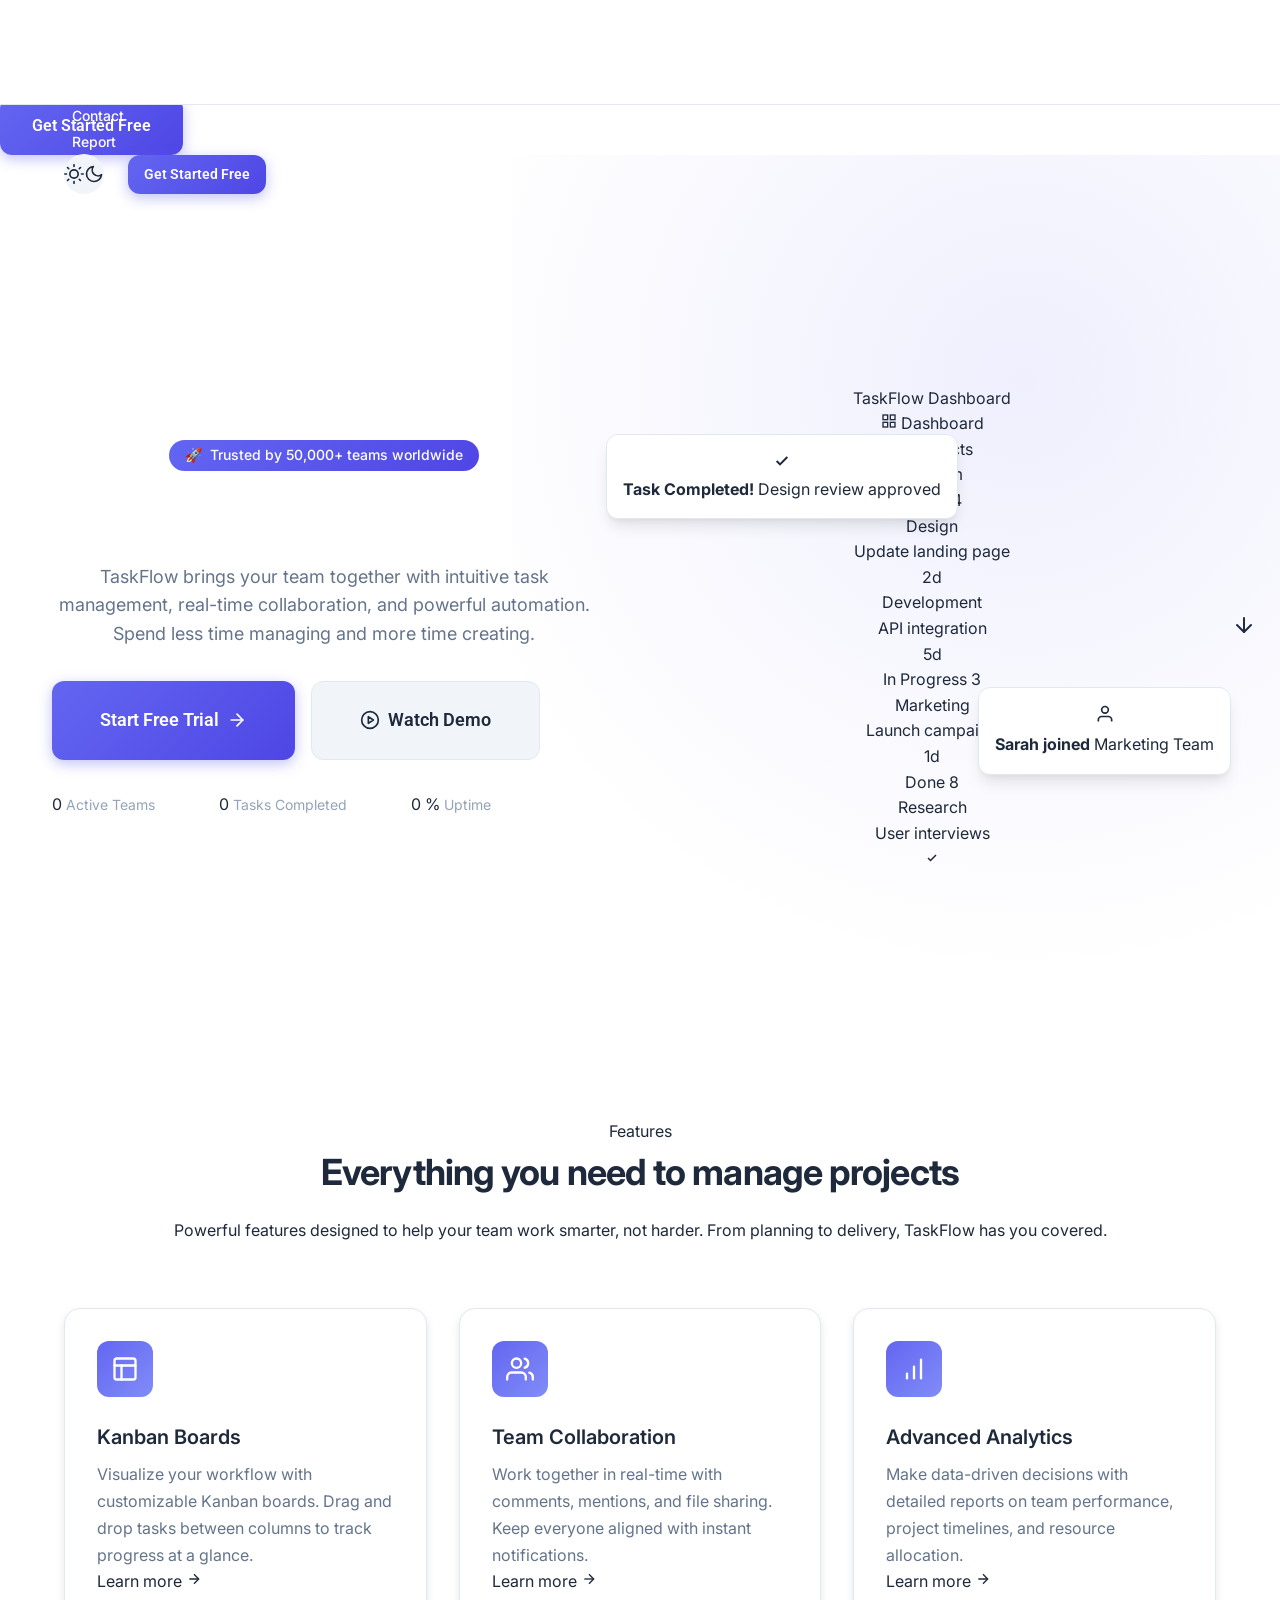
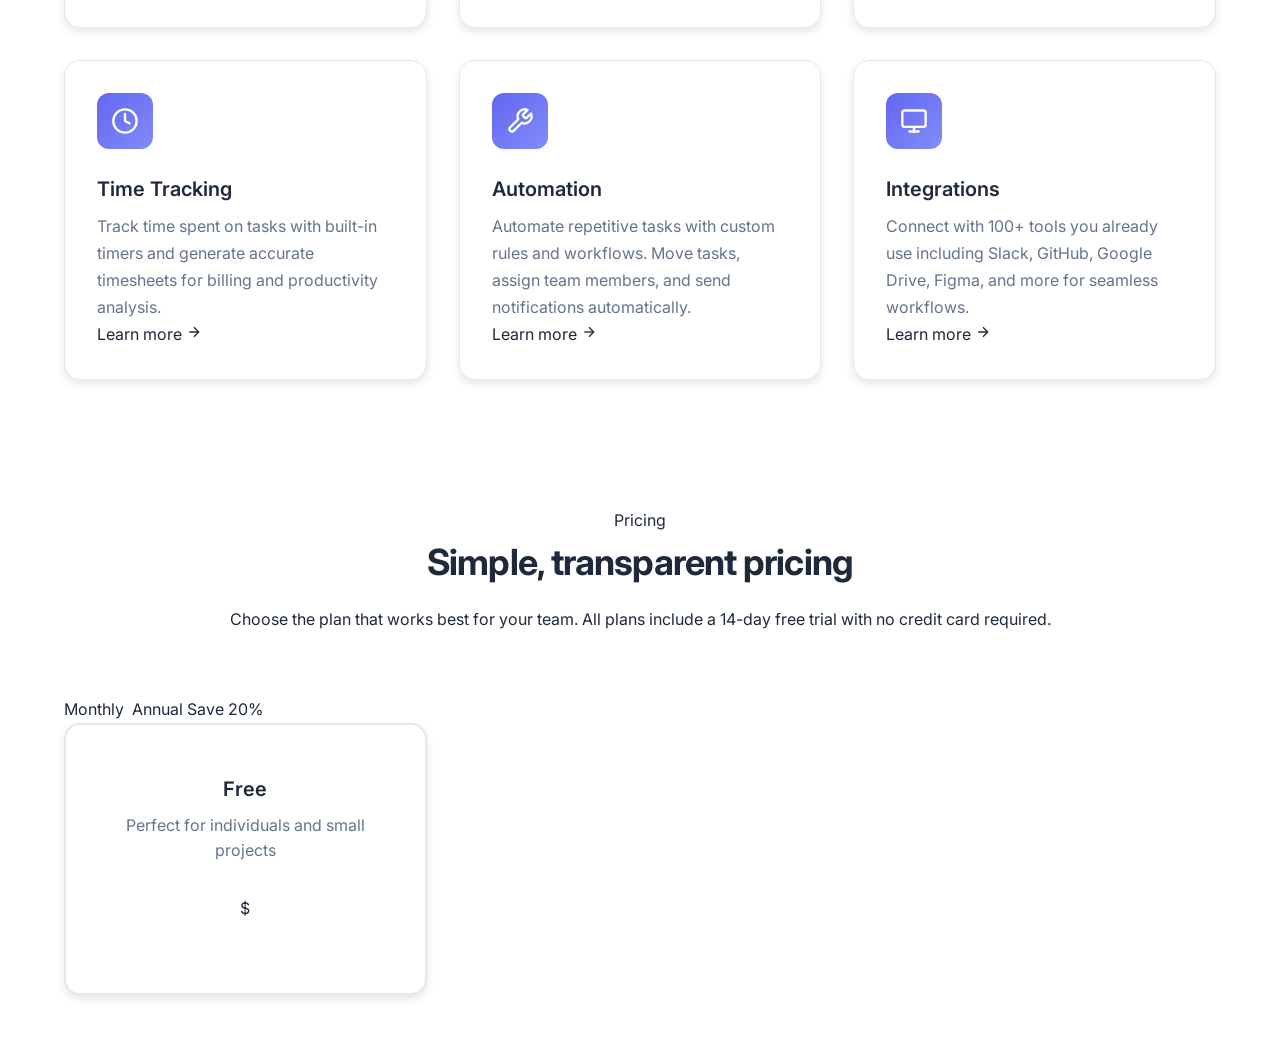
==== index.html @ ef8e4b3b "Add index.html" ====
<!DOCTYPE html>
<html lang="en">
<head>
    <meta charset="UTF-8">
    <meta name="viewport" content="width=device-width, initial-scale=1.0">
    <meta name="description" content="TaskFlow - The modern project management tool that helps teams collaborate, track progress, and deliver projects on time. Start free today.">
    <meta name="keywords" content="project management, task management, team collaboration, productivity, agile, kanban, scrum">
    <meta name="author" content="TaskFlow">
    <meta property="og:title" content="TaskFlow - Modern Project Management for Modern Teams">
    <meta property="og:description" content="Streamline your workflow, boost productivity, and deliver projects faster with TaskFlow.">
    <meta property="og:type" content="website">
    <meta name="twitter:card" content="summary_large_image">
    <title>TaskFlow - Modern Project Management for Modern Teams</title>
    <link rel="preconnect" href="https://fonts.googleapis.com">
    <link rel="preconnect" href="https://fonts.gstatic.com" crossorigin>
    <link href="https://fonts.googleapis.com/css2?family=Inter:wght@300;400;500;600;700;800&display=swap" rel="stylesheet">
    <link rel="stylesheet" href="style.css">
</head>
<body>
    <!-- Navigation -->
    <header class="navbar" id="navbar">
        <div class="container">
            <nav class="nav-wrapper">
                <a href="index.html" class="logo" aria-label="TaskFlow Home">
                    <img src="https://img.recraft.ai/eAh23gd8R_j1H22i9GkJxsmTo3E725P_toW3k6wjBIQ/rs:fit:1024:1024:0/raw:1/plain/abs://external/images/687bed71-5376-4f44-9d90-43d55a96f2af" alt="Logo" class="navbar-logo" style="height:40px;width:auto;" onerror="this.style.display='none';var f=document.createElement('div');f.style.cssText='width:40px;height:40px;border-radius:50%;background:#D4AF37;display:flex;align-items:center;justify-content:center;font-weight:700;font-size:20px;color:#fff;font-family:sans-serif;flex-shrink:0;';f.textContent='T';this.parentNode.insertBefore(f,this.nextSibling);">
                </a>
                
                <ul class="nav-links" id="nav-links">
                    <li><a href="#features" class="nav-link">Features</a></li>
                    <li><a href="#pricing" class="nav-link">Pricing</a></li>
                    <li><a href="#testimonials" class="nav-link">Testimonials</a></li>
                    <li><a href="#faq" class="nav-link">FAQ</a></li>
                    <li><a href="#contact" class="nav-link">Contact</a></li>
                    <li><a href="report.html" class="nav-link">Report</a></li>
                </ul>
                
                <div class="nav-actions">
                    <button class="theme-toggle" id="theme-toggle" aria-label="Toggle dark mode">
                        <svg class="sun-icon" xmlns="http://www.w3.org/2000/svg" width="20" height="20" viewBox="0 0 24 24" fill="none" stroke="currentColor" stroke-width="2" stroke-linecap="round" stroke-linejoin="round">
                            <circle cx="12" cy="12" r="5"></circle>
                            <line x1="12" y1="1" x2="12" y2="3"></line>
                            <line x1="12" y1="21" x2="12" y2="23"></line>
                            <line x1="4.22" y1="4.22" x2="5.64" y2="5.64"></line>
                            <line x1="18.36" y1="18.36" x2="19.78" y2="19.78"></line>
                            <line x1="1" y1="12" x2="3" y2="12"></line>
                            <line x1="21" y1="12" x2="23" y2="12"></line>
                            <line x1="4.22" y1="19.78" x2="5.64" y2="18.36"></line>
                            <line x1="18.36" y1="5.64" x2="19.78" y2="4.22"></line>
                        </svg>
                        <svg class="moon-icon" xmlns="http://www.w3.org/2000/svg" width="20" height="20" viewBox="0 0 24 24" fill="none" stroke="currentColor" stroke-width="2" stroke-linecap="round" stroke-linejoin="round">
                            <path d="M21 12.79A9 9 0 1 1 11.21 3 7 7 0 0 0 21 12.79z"></path>
                        </svg>
                    </button>
                    <a href="#pricing" class="btn-primary btn-sm">Get Started Free</a>
                </div>
                
                <button class="mobile-menu-toggle" id="mobile-menu-toggle" aria-label="Toggle mobile menu">
                    <span class="hamburger-line"></span>
                    <span class="hamburger-line"></span>
                    <span class="hamburger-line"></span>
                </button>
            </nav>
        </div>
    </header>
    
    <!-- Mobile Menu -->
    <div class="mobile-menu" id="mobile-menu">
        <div class="mobile-menu-header">
            <a href="index.html" class="logo">
                <span class="logo-text">TaskFlow</span>
            </a>
            <button class="mobile-menu-close" id="mobile-menu-close" aria-label="Close menu">
                <svg xmlns="http://www.w3.org/2000/svg" width="24" height="24" viewBox="0 0 24 24" fill="none" stroke="currentColor" stroke-width="2" stroke-linecap="round" stroke-linejoin="round">
                    <line x1="18" y1="6" x2="6" y2="18"></line>
                    <line x1="6" y1="6" x2="18" y2="18"></line>
                </svg>
            </button>
        </div>
        <nav class="mobile-nav">
            <a href="#features" class="mobile-nav-link">Features</a>
            <a href="#pricing" class="mobile-nav-link">Pricing</a>
            <a href="#testimonials" class="mobile-nav-link">Testimonials</a>
            <a href="#faq" class="mobile-nav-link">FAQ</a>
            <a href="#contact" class="mobile-nav-link">Contact</a>
            <a href="report.html" class="mobile-nav-link">Report</a>
        </nav>
        <div class="mobile-menu-actions">
            <button class="theme-toggle" id="theme-toggle-mobile" aria-label="Toggle dark mode">
                <svg class="sun-icon" xmlns="http://www.w3.org/2000/svg" width="20" height="20" viewBox="0 0 24 24" fill="none" stroke="currentColor" stroke-width="2" stroke-linecap="round" stroke-linejoin="round">
                    <circle cx="12" cy="12" r="5"></circle>
                    <line x1="12" y1="1" x2="12" y2="3"></line>
                    <line x1="12" y1="21" x2="12" y2="23"></line>
                    <line x1="4.22" y1="4.22" x2="5.64" y2="5.64"></line>
                    <line x1="18.36" y1="18.36" x2="19.78" y2="19.78"></line>
                    <line x1="1" y1="12" x2="3" y2="12"></line>
                    <line x1="21" y1="12" x2="23" y2="12"></line>
                    <line x1="4.22" y1="19.78" x2="5.64" y2="18.36"></line>
                    <line x1="18.36" y1="5.64" x2="19.78" y2="4.22"></line>
                </svg>
                <svg class="moon-icon" xmlns="http://www.w3.org/2000/svg" width="20" height="20" viewBox="0 0 24 24" fill="none" stroke="currentColor" stroke-width="2" stroke-linecap="round" stroke-linejoin="round">
                    <path d="M21 12.79A9 9 0 1 1 11.21 3 7 7 0 0 0 21 12.79z"></path>
                </svg>
                <span>Toggle Theme</span>
            </button>
            <a href="#pricing" class="btn-primary btn-block">Get Started Free</a>
        </div>
    </div>
    
    <main>
        <!-- Hero Section -->
        <section class="hero" id="hero" style="background-image:url('https://replicate.delivery/xezq/wi70kRx0RHasG9AfPzVozlY1tAnwqr7ruWaV9SrkbVBkKdILA/out-0.webp');background-size:cover;background-position:center;">
            <div class="hero-background">
                <div class="hero-gradient"></div>
                <div class="hero-pattern"></div>
            </div>
            <div class="container">
                <div class="hero-content">
                    <div class="hero-badge animate-fade-in">
                        <span class="badge-icon">🚀</span>
                        <span>Trusted by 50,000+ teams worldwide</span>
                    </div>
                    <h1 class="hero-title animate-fade-in-up">
                        <span class="title-line">Manage Projects</span>
                        <span class="title-line title-gradient">Effortlessly</span>
                    </h1>
                    <p class="hero-description animate-fade-in-up delay-1">
                        TaskFlow brings your team together with intuitive task management, real-time collaboration, and powerful automation. Spend less time managing and more time creating.
                    </p>
                    <div class="hero-cta animate-fade-in-up delay-2">
                        <a href="#pricing" class="btn-primary btn-lg">
                            <span>Start Free Trial</span>
                            <svg xmlns="http://www.w3.org/2000/svg" width="20" height="20" viewBox="0 0 24 24" fill="none" stroke="currentColor" stroke-width="2" stroke-linecap="round" stroke-linejoin="round">
                                <line x1="5" y1="12" x2="19" y2="12"></line>
                                <polyline points="12 5 19 12 12 19"></polyline>
                            </svg>
                        </a>
                        <a href="#features" class="btn-secondary btn-lg">
                            <svg xmlns="http://www.w3.org/2000/svg" width="20" height="20" viewBox="0 0 24 24" fill="none" stroke="currentColor" stroke-width="2" stroke-linecap="round" stroke-linejoin="round">
                                <circle cx="12" cy="12" r="10"></circle>
                                <polygon points="10 8 16 12 10 16 10 8"></polygon>
                            </svg>
                            <span>Watch Demo</span>
                        </a>
                    </div>
                    <div class="hero-stats animate-fade-in-up delay-3">
                        <div class="stat-item">
                            <span class="stat-number" data-count="50000">0</span>
                            <span class="stat-label">Active Teams</span>
                        </div>
                        <div class="stat-divider"></div>
                        <div class="stat-item">
                            <span class="stat-number" data-count="2500000">0</span>
                            <span class="stat-label">Tasks Completed</span>
                        </div>
                        <div class="stat-divider"></div>
                        <div class="stat-item">
                            <span class="stat-number" data-count="99">0</span>
                            <span class="stat-suffix">%</span>
                            <span class="stat-label">Uptime</span>
                        </div>
                    </div>
                </div>
                <div class="hero-visual animate-fade-in-right delay-2">
                    <div class="dashboard-preview">
                        <div class="preview-header">
                            <div class="preview-dots">
                                <span class="dot red"></span>
                                <span class="dot yellow"></span>
                                <span class="dot green"></span>
                            </div>
                            <span class="preview-title">TaskFlow Dashboard</span>
                        </div>
                        <div class="preview-content">
                            <div class="preview-sidebar">
                                <div class="sidebar-item active">
                                    <svg xmlns="http://www.w3.org/2000/svg" width="16" height="16" viewBox="0 0 24 24" fill="none" stroke="currentColor" stroke-width="2">
                                        <rect x="3" y="3" width="7" height="7"></rect>
                                        <rect x="14" y="3" width="7" height="7"></rect>
                                        <rect x="14" y="14" width="7" height="7"></rect>
                                        <rect x="3" y="14" width="7" height="7"></rect>
                                    </svg>
                                    <span>Dashboard</span>
                                </div>
                                <div class="sidebar-item">
                                    <svg xmlns="http://www.w3.org/2000/svg" width="16" height="16" viewBox="0 0 24 24" fill="none" stroke="currentColor" stroke-width="2">
                                        <path d="M22 19a2 2 0 0 1-2 2H4a2 2 0 0 1-2-2V5a2 2 0 0 1 2-2h5l2 3h9a2 2 0 0 1 2 2z"></path>
                                    </svg>
                                    <span>Projects</span>
                                </div>
                                <div class="sidebar-item">
                                    <svg xmlns="http://www.w3.org/2000/svg" width="16" height="16" viewBox="0 0 24 24" fill="none" stroke="currentColor" stroke-width="2">
                                        <path d="M17 21v-2a4 4 0 0 0-4-4H5a4 4 0 0 0-4 4v2"></path>
                                        <circle cx="9" cy="7" r="4"></circle>
                                        <path d="M23 21v-2a4 4 0 0 0-3-3.87"></path>
                                        <path d="M16 3.13a4 4 0 0 1 0 7.75"></path>
                                    </svg>
                                    <span>Team</span>
                                </div>
                            </div>
                            <div class="preview-main">
                                <div class="kanban-board">
                                    <div class="kanban-column">
                                        <div class="column-header">
                                            <span class="column-title">To Do</span>
                                            <span class="column-count">4</span>
                                        </div>
                                        <div class="task-card">
                                            <div class="task-tag blue">Design</div>
                                            <p>Update landing page</p>
                                            <div class="task-meta">
                                                <span class="avatar-mini"></span>
                                                <span>2d</span>
                                            </div>
                                        </div>
                                        <div class="task-card">
                                            <div class="task-tag purple">Development</div>
                                            <p>API integration</p>
                                            <div class="task-meta">
                                                <span class="avatar-mini"></span>
                                                <span>5d</span>
                                            </div>
                                        </div>
                                    </div>
                                    <div class="kanban-column">
                                        <div class="column-header">
                                            <span class="column-title">In Progress</span>
                                            <span class="column-count">3</span>
                                        </div>
                                        <div class="task-card highlighted">
                                            <div class="task-tag green">Marketing</div>
                                            <p>Launch campaign</p>
                                            <div class="task-meta">
                                                <span class="avatar-mini"></span>
                                                <span>1d</span>
                                            </div>
                                        </div>
                                    </div>
                                    <div class="kanban-column">
                                        <div class="column-header">
                                            <span class="column-title">Done</span>
                                            <span class="column-count">8</span>
                                        </div>
                                        <div class="task-card completed">
                                            <div class="task-tag">Research</div>
                                            <p>User interviews</p>
                                            <div class="task-meta">
                                                <svg xmlns="http://www.w3.org/2000/svg" width="12" height="12" viewBox="0 0 24 24" fill="none" stroke="currentColor" stroke-width="3">
                                                    <polyline points="20 6 9 17 4 12"></polyline>
                                                </svg>
                                            </div>
                                        </div>
                                    </div>
                                </div>
                            </div>
                        </div>
                    </div>
                    <div class="floating-card card-notification animate-float">
                        <div class="notification-icon success">
                            <svg xmlns="http://www.w3.org/2000/svg" width="16" height="16" viewBox="0 0 24 24" fill="none" stroke="currentColor" stroke-width="3">
                                <polyline points="20 6 9 17 4 12"></polyline>
                            </svg>
                        </div>
                        <div class="notification-content">
                            <strong>Task Completed!</strong>
                            <span>Design review approved</span>
                        </div>
                    </div>
                    <div class="floating-card card-user animate-float-delayed">
                        <div class="user-avatar">
                            <svg xmlns="http://www.w3.org/2000/svg" width="20" height="20" viewBox="0 0 24 24" fill="none" stroke="currentColor" stroke-width="2">
                                <path d="M20 21v-2a4 4 0 0 0-4-4H8a4 4 0 0 0-4 4v2"></path>
                                <circle cx="12" cy="7" r="4"></circle>
                            </svg>
                        </div>
                        <div class="user-info">
                            <strong>Sarah joined</strong>
                            <span>Marketing Team</span>
                        </div>
                    </div>
                </div>
            </div>
            <div class="hero-scroll-indicator">
                <a href="#features" class="scroll-down" aria-label="Scroll to features">
                    <svg xmlns="http://www.w3.org/2000/svg" width="24" height="24" viewBox="0 0 24 24" fill="none" stroke="currentColor" stroke-width="2" stroke-linecap="round" stroke-linejoin="round">
                        <path d="M12 5v14"></path>
                        <path d="M19 12l-7 7-7-7"></path>
                    </svg>
                </a>
            </div>
        </section>
        
        <!-- Features Section -->
        <section class="features-section" id="features">
            <div class="container">
                <div class="section-header">
                    <span class="section-tag">Features</span>
                    <h2 class="section-title">Everything you need to manage projects</h2>
                    <p class="section-description">Powerful features designed to help your team work smarter, not harder. From planning to delivery, TaskFlow has you covered.</p>
                </div>
                <div class="features-grid">
                    <div class="card feature-card" data-animate="fade-up">
                        <div class="feature-icon blue">
                            <svg xmlns="http://www.w3.org/2000/svg" width="24" height="24" viewBox="0 0 24 24" fill="none" stroke="currentColor" stroke-width="2" stroke-linecap="round" stroke-linejoin="round">
                                <rect x="3" y="3" width="18" height="18" rx="2" ry="2"></rect>
                                <line x1="3" y1="9" x2="21" y2="9"></line>
                                <line x1="9" y1="21" x2="9" y2="9"></line>
                            </svg>
                        </div>
                        <h3 class="feature-title">Kanban Boards</h3>
                        <p class="feature-description">Visualize your workflow with customizable Kanban boards. Drag and drop tasks between columns to track progress at a glance.</p>
                        <a href="#" class="feature-link">
                            Learn more
                            <svg xmlns="http://www.w3.org/2000/svg" width="16" height="16" viewBox="0 0 24 24" fill="none" stroke="currentColor" stroke-width="2">
                                <line x1="5" y1="12" x2="19" y2="12"></line>
                                <polyline points="12 5 19 12 12 19"></polyline>
                            </svg>
                        </a>
                    </div>
                    
                    <div class="card feature-card" data-animate="fade-up" data-delay="100">
                        <div class="feature-icon purple">
                            <svg xmlns="http://www.w3.org/2000/svg" width="24" height="24" viewBox="0 0 24 24" fill="none" stroke="currentColor" stroke-width="2" stroke-linecap="round" stroke-linejoin="round">
                                <path d="M17 21v-2a4 4 0 0 0-4-4H5a4 4 0 0 0-4 4v2"></path>
                                <circle cx="9" cy="7" r="4"></circle>
                                <path d="M23 21v-2a4 4 0 0 0-3-3.87"></path>
                                <path d="M16 3.13a4 4 0 0 1 0 7.75"></path>
                            </svg>
                        </div>
                        <h3 class="feature-title">Team Collaboration</h3>
                        <p class="feature-description">Work together in real-time with comments, mentions, and file sharing. Keep everyone aligned with instant notifications.</p>
                        <a href="#" class="feature-link">
                            Learn more
                            <svg xmlns="http://www.w3.org/2000/svg" width="16" height="16" viewBox="0 0 24 24" fill="none" stroke="currentColor" stroke-width="2">
                                <line x1="5" y1="12" x2="19" y2="12"></line>
                                <polyline points="12 5 19 12 12 19"></polyline>
                            </svg>
                        </a>
                    </div>
                    
                    <div class="card feature-card" data-animate="fade-up" data-delay="200">
                        <div class="feature-icon green">
                            <svg xmlns="http://www.w3.org/2000/svg" width="24" height="24" viewBox="0 0 24 24" fill="none" stroke="currentColor" stroke-width="2" stroke-linecap="round" stroke-linejoin="round">
                                <path d="M12 20V10"></path>
                                <path d="M18 20V4"></path>
                                <path d="M6 20v-4"></path>
                            </svg>
                        </div>
                        <h3 class="feature-title">Advanced Analytics</h3>
                        <p class="feature-description">Make data-driven decisions with detailed reports on team performance, project timelines, and resource allocation.</p>
                        <a href="#" class="feature-link">
                            Learn more
                            <svg xmlns="http://www.w3.org/2000/svg" width="16" height="16" viewBox="0 0 24 24" fill="none" stroke="currentColor" stroke-width="2">
                                <line x1="5" y1="12" x2="19" y2="12"></line>
                                <polyline points="12 5 19 12 12 19"></polyline>
                            </svg>
                        </a>
                    </div>
                    
                    <div class="card feature-card" data-animate="fade-up" data-delay="300">
                        <div class="feature-icon orange">
                            <svg xmlns="http://www.w3.org/2000/svg" width="24" height="24" viewBox="0 0 24 24" fill="none" stroke="currentColor" stroke-width="2" stroke-linecap="round" stroke-linejoin="round">
                                <circle cx="12" cy="12" r="10"></circle>
                                <polyline points="12 6 12 12 16 14"></polyline>
                            </svg>
                        </div>
                        <h3 class="feature-title">Time Tracking</h3>
                        <p class="feature-description">Track time spent on tasks with built-in timers and generate accurate timesheets for billing and productivity analysis.</p>
                        <a href="#" class="feature-link">
                            Learn more
                            <svg xmlns="http://www.w3.org/2000/svg" width="16" height="16" viewBox="0 0 24 24" fill="none" stroke="currentColor" stroke-width="2">
                                <line x1="5" y1="12" x2="19" y2="12"></line>
                                <polyline points="12 5 19 12 12 19"></polyline>
                            </svg>
                        </a>
                    </div>
                    
                    <div class="card feature-card" data-animate="fade-up" data-delay="400">
                        <div class="feature-icon pink">
                            <svg xmlns="http://www.w3.org/2000/svg" width="24" height="24" viewBox="0 0 24 24" fill="none" stroke="currentColor" stroke-width="2" stroke-linecap="round" stroke-linejoin="round">
                                <path d="M14.7 6.3a1 1 0 0 0 0 1.4l1.6 1.6a1 1 0 0 0 1.4 0l3.77-3.77a6 6 0 0 1-7.94 7.94l-6.91 6.91a2.12 2.12 0 0 1-3-3l6.91-6.91a6 6 0 0 1 7.94-7.94l-3.76 3.76z"></path>
                            </svg>
                        </div>
                        <h3 class="feature-title">Automation</h3>
                        <p class="feature-description">Automate repetitive tasks with custom rules and workflows. Move tasks, assign team members, and send notifications automatically.</p>
                        <a href="#" class="feature-link">
                            Learn more
                            <svg xmlns="http://www.w3.org/2000/svg" width="16" height="16" viewBox="0 0 24 24" fill="none" stroke="currentColor" stroke-width="2">
                                <line x1="5" y1="12" x2="19" y2="12"></line>
                                <polyline points="12 5 19 12 12 19"></polyline>
                            </svg>
                        </a>
                    </div>
                    
                    <div class="card feature-card" data-animate="fade-up" data-delay="500">
                        <div class="feature-icon cyan">
                            <svg xmlns="http://www.w3.org/2000/svg" width="24" height="24" viewBox="0 0 24 24" fill="none" stroke="currentColor" stroke-width="2" stroke-linecap="round" stroke-linejoin="round">
                                <rect x="2" y="3" width="20" height="14" rx="2" ry="2"></rect>
                                <line x1="8" y1="21" x2="16" y2="21"></line>
                                <line x1="12" y1="17" x2="12" y2="21"></line>
                            </svg>
                        </div>
                        <h3 class="feature-title">Integrations</h3>
                        <p class="feature-description">Connect with 100+ tools you already use including Slack, GitHub, Google Drive, Figma, and more for seamless workflows.</p>
                        <a href="#" class="feature-link">
                            Learn more
                            <svg xmlns="http://www.w3.org/2000/svg" width="16" height="16" viewBox="0 0 24 24" fill="none" stroke="currentColor" stroke-width="2">
                                <line x1="5" y1="12" x2="19" y2="12"></line>
                                <polyline points="12 5 19 12 12 19"></polyline>
                            </svg>
                        </a>
                    </div>
                </div>
            </div>
        </section>
        
        <!-- Pricing Section -->
        <section class="pricing-section" id="pricing">
            <div class="container">
                <div class="section-header">
                    <span class="section-tag">Pricing</span>
                    <h2 class="section-title">Simple, transparent pricing</h2>
                    <p class="section-description">Choose the plan that works best for your team. All plans include a 14-day free trial with no credit card required.</p>
                </div>
                <div class="pricing-toggle">
                    <span class="toggle-label" data-billing="monthly">Monthly</span>
                    <button class="billing-toggle" id="billing-toggle" aria-label="Toggle billing period">
                        <span class="toggle-slider"></span>
                    </button>
                    <span class="toggle-label" data-billing="annual">
                        Annual
                        <span class="save-badge">Save 20%</span>
                    </span>
                </div>
                <div class="pricing-grid">
                    <div class="card pricing-card" data-animate="fade-up">
                        <div class="pricing-header">
                            <h3 class="pricing-name">Free</h3>
                            <p class="pricing-description">Perfect for individuals and small projects</p>
                            <div class="pricing-price">
                                <span class="currency">$</span>
                                <span class
---- style.css ----
/* ── Boris's design system ── */
@import url('https://fonts.googleapis.com/css2?family=Inter:wght@400;700&family=Roboto:wght@400;700&display=swap');

:root {
  --font-primary: 'Inter', sans-serif;
  --font-secondary: 'Roboto', sans-serif;
  --color-text-light: #333;
  --color-text-dark: #f5f5f5;
  --color-bg-light: #ffffff;
  --color-bg-dark: #1e1e1e;
  --color-primary: #007bff;
  --color-secondary: #6c757d;
  --color-accent: #ff6f61;
  --spacing-sm: 8px;
  --spacing-md: 16px;
  --spacing-lg: 24px;
  --transition-smooth: all 0.3s ease;
}

body {
  font-family: var(--font-primary);
  color: var(--color-text-light);
  background-color: var(--color-bg-light);
  transition: var(--transition-smooth);
}

.dark-theme {
  color: var(--color-text-dark);
  background-color: var(--color-bg-dark);
}

.navbar {
  padding: var(--spacing-md);
  background-color: var(--color-primary);
  color: #fff;
  transition: var(--transition-smooth);
}

.navbar a {
  color: inherit;
  text-decoration: none;
  margin: 0 var(--spacing-sm);
}

.hero {
  background: var(--hero-bg);
  padding: var(--spacing-lg);
  text-align: center;
}

.hero h1 {
  font-size: 2.5rem;
  animation: fade-in 2s;
}

@keyframes fade-in {
  from { opacity: 0; }
  to { opacity: 1; }
}

.btn-primary, .btn-secondary {
  font-family: var(--font-secondary);
  padding: var(--spacing-sm) var(--spacing-md);
  border: none;
  cursor: pointer;
  transition: var(--transition-smooth);
}

.btn-primary {
  background-color: var(--color-primary);
  color: #fff;
}

.btn-primary:hover {
  background-color: darken(var(--color-primary), 10%);
}

.btn-secondary {
  background-color: var(--color-secondary);
  color: #fff;
}

.btn-secondary:hover {
  background-color: darken(var(--color-secondary), 10%);
}

.card {
  background-color: #fff;
  padding: var(--spacing-md);
  border-radius: 8px;
  box-shadow: 0 4px 8px rgba(0, 0, 0, 0.1);
  transition: var(--transition-smooth);
}

.card:hover {
  transform: translateY(-5px);
}

.footer {
  background-color: var(--color-secondary);
  color: #fff;
  padding: var(--spacing-md);
  text-align: center;
}

@media (max-width: 768px) {
  .navbar, .hero, .footer {
    padding: var(--spacing-sm);
  }

  .hero h1 {
    font-size: 2rem;
  }
}

/* ── Project styles ── */
/* CSS Custom Properties for Theme Support */
:root {
  /* Light Theme Colors */
  --color-primary: #6366f1;
  --color-primary-dark: #4f46e5;
  --color-primary-light: #818cf8;
  --color-secondary: #10b981;
  --color-secondary-dark: #059669;
  --color-accent: #f59e0b;
  
  /* Light Theme Backgrounds */
  --bg-primary: #ffffff;
  --bg-secondary: #f8fafc;
  --bg-tertiary: #f1f5f9;
  --bg-card: #ffffff;
  
  /* Light Theme Text */
  --text-primary: #1e293b;
  --text-secondary: #64748b;
  --text-tertiary: #94a3b8;
  --text-inverse: #ffffff;
  
  /* Borders & Shadows */
  --border-color: #e2e8f0;
  --shadow-sm: 0 1px 2px 0 rgba(0, 0, 0, 0.05);
  --shadow-md: 0 4px 6px -1px rgba(0, 0, 0, 0.1), 0 2px 4px -1px rgba(0, 0, 0, 0.06);
  --shadow-lg: 0 10px 15px -3px rgba(0, 0, 0, 0.1), 0 4px 6px -2px rgba(0, 0, 0, 0.05);
  --shadow-xl: 0 20px 25px -5px rgba(0, 0, 0, 0.1), 0 10px 10px -5px rgba(0, 0, 0, 0.04);
  
  /* Spacing */
  --spacing-xs: 0.25rem;
  --spacing-sm: 0.5rem;
  --spacing-md: 1rem;
  --spacing-lg: 1.5rem;
  --spacing-xl: 2rem;
  --spacing-2xl: 3rem;
  --spacing-3xl: 4rem;
  
  /* Typography */
  --font-family: 'Inter', -apple-system, BlinkMacSystemFont, 'Segoe UI', Roboto, sans-serif;
  --font-size-xs: 0.75rem;
  --font-size-sm: 0.875rem;
  --font-size-base: 1rem;
  --font-size-lg: 1.125rem;
  --font-size-xl: 1.25rem;
  --font-size-2xl: 1.5rem;
  --font-size-3xl: 1.875rem;
  --font-size-4xl: 2.25rem;
  --font-size-5xl: 3rem;
  --font-size-6xl: 3.75rem;
  
  /* Border Radius */
  --radius-sm: 0.25rem;
  --radius-md: 0.5rem;
  --radius-lg: 0.75rem;
  --radius-xl: 1rem;
  --radius-full: 9999px;
  
  /* Transitions */
  --transition-fast: 150ms ease;
  --transition-base: 300ms ease;
  --transition-slow: 500ms ease;
}

/* Dark Theme */
.dark-theme {
  --bg-primary: #0f172a;
  --bg-secondary: #1e293b;
  --bg-tertiary: #334155;
  --bg-card: #1e293b;
  
  --text-primary: #f8fafc;
  --text-secondary: #cbd5e1;
  --text-tertiary: #94a3b8;
  
  --border-color: #334155;
  --shadow-sm: 0 1px 2px 0 rgba(0, 0, 0, 0.3);
  --shadow-md: 0 4px 6px -1px rgba(0, 0, 0, 0.4), 0 2px 4px -1px rgba(0, 0, 0, 0.3);
  --shadow-lg: 0 10px 15px -3px rgba(0, 0, 0, 0.4), 0 4px 6px -2px rgba(0, 0, 0, 0.3);
  --shadow-xl: 0 20px 25px -5px rgba(0, 0, 0, 0.5), 0 10px 10px -5px rgba(0, 0, 0, 0.3);
}

/* CSS Reset & Base Styles */
*, *::before, *::after {
  box-sizing: border-box;
  margin: 0;
  padding: 0;
}

html {
  scroll-behavior: smooth;
  font-size: 16px;
}

body {
  font-family: var(--font-family);
  background-color: var(--bg-primary);
  color: var(--text-primary);
  line-height: 1.6;
  overflow-x: hidden;
  transition: background-color var(--transition-base), color var(--transition-base);
}

img {
  max-width: 100%;
  height: auto;
  display: block;
}

a {
  text-decoration: none;
  color: inherit;
  transition: color var(--transition-fast);
}

ul, ol {
  list-style: none;
}

button {
  font-family: inherit;
  cursor: pointer;
  border: none;
  background: none;
}

input, textarea {
  font-family: inherit;
  font-size: inherit;
}

/* Container */
.container {
  width: 100%;
  max-width: 1200px;
  margin: 0 auto;
  padding: 0 var(--spacing-lg);
}

/* Section Styles */
section {
  padding: var(--spacing-3xl) 0;
}

.section-header {
  text-align: center;
  margin-bottom: var(--spacing-3xl);
}

.section-title {
  font-size: var(--font-size-4xl);
  font-weight: 700;
  color: var(--text-primary);
  margin-bottom: var(--spacing-md);
  letter-spacing: -0.025em;
}

.section-subtitle {
  font-size: var(--font-size-lg);
  color: var(--text-secondary);
  max-width: 600px;
  margin: 0 auto;
}

/* Navigation */
.navbar {
  position: fixed;
  top: 0;
  left: 0;
  right: 0;
  z-index: 1000;
  background-color: var(--bg-primary);
  border-bottom: 1px solid var(--border-color);
  transition: all var(--transition-base);
}

.navbar.scrolled {
  box-shadow: var(--shadow-md);
}

.navbar .container {
  display: flex;
  align-items: center;
  justify-content: space-between;
  height: 72px;
}

.nav-brand {
  display: flex;
  align-items: center;
  gap: var(--spacing-sm);
}

.nav-brand img {
  height: 40px;
  width: auto;
}

.nav-brand-text {
  font-size: var(--font-size-xl);
  font-weight: 700;
  color: var(--text-primary);
}

.nav-menu {
  display: flex;
  align-items: center;
  gap: var(--spacing-xl);
}

.nav-link {
  font-size: var(--font-size-sm);
  font-weight: 500;
  color: var(--text-secondary);
  padding: var(--spacing-sm) 0;
  position: relative;
}

.nav-link:hover {
  color: var(--color-primary);
}

.nav-link::after {
  content: '';
  position: absolute;
  bottom: 0;
  left: 0;
  width: 0;
  height: 2px;
  background-color: var(--color-primary);
  transition: width var(--transition-fast);
}

.nav-link:hover::after {
  width: 100%;
}

.nav-actions {
  display: flex;
  align-items: center;
  gap: var(--spacing-md);
}

.theme-toggle {
  width: 40px;
  height: 40px;
  border-radius: var(--radius-full);
  display: flex;
  align-items: center;
  justify-content: center;
  background-color: var(--bg-tertiary);
  color: var(--text-primary);
  transition: all var(--transition-fast);
}

.theme-toggle:hover {
  background-color: var(--color-primary);
  color: var(--text-inverse);
}

.theme-toggle svg {
  width: 20px;
  height: 20px;
}

.mobile-menu-toggle {
  display: none;
  flex-direction: column;
  gap: 5px;
  width: 28px;
  height: 28px;
  justify-content: center;
}

.mobile-menu-toggle span {
  display: block;
  width: 100%;
  height: 2px;
  background-color: var(--text-primary);
  transition: all var(--transition-fast);
}

/* Hero Section */
.hero {
  min-height: 100vh;
  display: flex;
  align-items: center;
  padding-top: 72px;
  background: linear-gradient(135deg, var(--bg-primary) 0%, var(--bg-secondary) 100%);
  position: relative;
  overflow: hidden;
}

.hero::before {
  content: '';
  position: absolute;
  top: -50%;
  right: -20%;
  width: 80%;
  height: 150%;
  background: radial-gradient(circle, rgba(99, 102, 241, 0.1) 0%, transparent 70%);
  animation: pulse 8s ease-in-out infinite;
}

@keyframes pulse {
  0%, 100% {
    transform: scale(1);
    opacity: 0.5;
  }
  50% {
    transform: scale(1.1);
    opacity: 0.8;
  }
}

.hero .container {
  display: grid;
  grid-template-columns: 1fr 1fr;
  gap: var(--spacing-3xl);
  align-items: center;
  position: relative;
  z-index: 1;
}

.hero-content {
  max-width: 600px;
}

.hero-badge {
  display: inline-flex;
  align-items: center;
  gap: var(--spacing-sm);
  background-color: var(--color-primary);
  background: linear-gradient(135deg, var(--color-primary) 0%, var(--color-primary-dark) 100%);
  color: var(--text-inverse);
  padding: var(--spacing-xs) var(--spacing-md);
  border-radius: var(--radius-full);
  font-size: var(--font-size-sm);
  font-weight: 500;
  margin-bottom: var(--spacing-lg);
  animation: fadeInUp 0.6s ease forwards;
}

.hero-title {
  font-size: var(--font-size-6xl);
  font-weight: 800;
  line-height: 1.1;
  letter-spacing: -0.03em;
  margin-bottom: var(--spacing-lg);
  animation: fadeInUp 0.6s ease 0.1s forwards;
  opacity: 0;
}

.hero-title .highlight {
  background: linear-gradient(135deg, var(--color-primary) 0%, var(--color-secondary) 100%);
  -webkit-background-clip: text;
  -webkit-text-fill-color: transparent;
  background-clip: text;
}

.hero-description {
  font-size: var(--font-size-lg);
  color: var(--text-secondary);
  margin-bottom: var(--spacing-xl);
  animation: fadeInUp 0.6s ease 0.2s forwards;
  opacity: 0;
}

.hero-cta {
  display: flex;
  gap: var(--spacing-md);
  margin-bottom: var(--spacing-xl);
  animation: fadeInUp 0.6s ease 0.3s forwards;
  opacity: 0;
}

.hero-stats {
  display: flex;
  gap: var(--spacing-xl);
  animation: fadeInUp 0.6s ease 0.4s forwards;
  opacity: 0;
}

.stat-item {
  text-align: center;
}

.stat-value {
  font-size: var(--font-size-2xl);
  font-weight: 700;
  color: var(--text-primary);
}

.stat-label {
  font-size: var(--font-size-sm);
  color: var(--text-tertiary);
}

.hero-visual {
  position: relative;
  animation: fadeInRight 0.8s ease 0.3s forwards;
  opacity: 0;
}

.hero-image {
  border-radius: var(--radius-xl);
  box-shadow: var(--shadow-xl);
  border: 1px solid var(--border-color);
}

.floating-card {
  position: absolute;
  background-color: var(--bg-card);
  border-radius: var(--radius-lg);
  padding: var(--spacing-md);
  box-shadow: var(--shadow-lg);
  border: 1px solid var(--border-color);
  animation: float 3s ease-in-out infinite;
}

.floating-card:nth-child(2) {
  top: 10%;
  left: -10%;
  animation-delay: 0.5s;
}

.floating-card:nth-child(3) {
  bottom: 20%;
  right: -5%;
  animation-delay: 1s;
}

@keyframes float {
  0%, 100% {
    transform: translateY(0);
  }
  50% {
    transform: translateY(-10px);
  }
}

@keyframes fadeInUp {
  from {
    opacity: 0;
    transform: translateY(30px);
  }
  to {
    opacity: 1;
    transform: translateY(0);
  }
}

@keyframes fadeInRight {
  from {
    opacity: 0;
    transform: translateX(30px);
  }
  to {
    opacity: 1;
    transform: translateX(0);
  }
}

/* Button Styles */
.btn-primary, .btn-secondary {
  display: inline-flex;
  align-items: center;
  justify-content: center;
  gap: var(--spacing-sm);
  padding: var(--spacing-md) var(--spacing-xl);
  font-size: var(--font-size-base);
  font-weight: 600;
  border-radius: var(--radius-lg);
  transition: all var(--transition-fast);
}

.btn-primary {
  background: linear-gradient(135deg, var(--color-primary) 0%, var(--color-primary-dark) 100%);
  color: var(--text-inverse);
  box-shadow: 0 4px 14px 0 rgba(99, 102, 241, 0.4);
}

.btn-primary:hover {
  transform: translateY(-2px);
  box-shadow: 0 6px 20px 0 rgba(99, 102, 241, 0.5);
}

.btn-secondary {
  background-color: var(--bg-tertiary);
  color: var(--text-primary);
  border: 1px solid var(--border-color);
}

.btn-secondary:hover {
  background-color: var(--bg-secondary);
  border-color: var(--color-primary);
  color: var(--color-primary);
}

.btn-lg {
  padding: var(--spacing-lg) var(--spacing-2xl);
  font-size: var(--font-size-lg);
}

.btn-sm {
  padding: var(--spacing-sm) var(--spacing-md);
  font-size: var(--font-size-sm);
}

/* Features Section */
.features {
  background-color: var(--bg-secondary);
}

.features-grid {
  display: grid;
  grid-template-columns: repeat(3, 1fr);
  gap: var(--spacing-xl);
}

.feature-card {
  background-color: var(--bg-card);
  padding: var(--spacing-xl);
  border-radius: var(--radius-xl);
  border: 1px solid var(--border-color);
  transition: all var(--transition-base);
}

.feature-card:hover {
  transform: translateY(-8px);
  box-shadow: var(--shadow-xl);
  border-color: var(--color-primary);
}

.feature-icon {
  width: 56px;
  height: 56px;
  background: linear-gradient(135deg, var(--color-primary) 0%, var(--color-primary-light) 100%);
  border-radius: var(--radius-lg);
  display: flex;
  align-items: center;
  justify-content: center;
  margin-bottom: var(--spacing-lg);
}

.feature-icon svg {
  width: 28px;
  height: 28px;
  color: var(--text-inverse);
}

.feature-title {
  font-size: var(--font-size-xl);
  font-weight: 600;
  color: var(--text-primary);
  margin-bottom: var(--spacing-sm);
}

.feature-description {
  font-size: var(--font-size-base);
  color: var(--text-secondary);
  line-height: 1.7;
}

/* Card Component */
.card {
  background-color: var(--bg-card);
  border-radius: var(--radius-xl);
  border: 1px solid var(--border-color);
  overflow: hidden;
  transition: all var(--transition-base);
}

.card:hover {
  box-shadow: var(--shadow-lg);
}

.card-body {
  padding: var(--spacing-xl);
}

/* Pricing Section */
.pricing {
  background-color: var(--bg-primary);
}

.pricing-grid {
  display: grid;
  grid-template-columns: repeat(3, 1fr);
  gap: var(--spacing-xl);
  align-items: stretch;
}

.pricing-card {
  background-color: var(--bg-card);
  border-radius: var(--radius-xl);
  border: 2px solid var(--border-color);
  padding: var(--spacing-2xl);
  text-align: center;
  position: relative;
  transition: all var(--transition-base);
}

.pricing-card:hover {
  transform: translateY(-8px);
  box-shadow: var(--shadow-xl);
}

.pricing-card.popular {
  border-color: var(--color-primary);
  transform: scale(1.05);
}

.pricing-card.popular:hover {
  transform: scale(1.05) translateY(-8px);
}

.popular-badge {
  position: absolute;
  top: -12px;
  left: 50%;
  transform: translateX(-50%);
  background: linear-gradient(135deg, var(--color-primary) 0%, var(--color-primary-dark) 100%);
  color: var(--text-inverse);
  padding: var(--spacing-xs) var(--spacing-lg);
  border-radius: var(--radius-full);
  font-size: var(--font-size-sm);
  font-weight: 600;
}

.pricing-name {
  font-size: var(--font-size-xl);
  font-weight: 600;
  color: var(--text-primary);
  margin-bottom: var(--spacing-sm);
}

.pricing-price {
  margin-bottom: var(--spacing-lg);
}

.price-amount {
  font-size: var(--font-size-5xl);
  font-weight: 800;
  color: var(--text-primary);
}

.price-currency {
  font-size: var(--font-size-xl);
  vertical-align: top;
}

.price-period {
  font-size: var(--font-size-base);
  color: var(--text-tertiary);
}

.pricing-description {
  font-size: var(--font-size-base);
  color: var(--text-secondary);
  margin-bottom: var(--spacing-xl);
}

.pricing-features {
  text-align: left;
  margin-bottom: var(--spacing-xl);
}

.pricing-feature {
  display: flex;
  align-items: center;
  gap: var(--spacing-sm);
  padding: var(--spacing-sm) 0;
  font-size: var(--font-size-base);
  color: var(--text-secondary);
}

.pricing-feature svg {
  width: 20px;
  height: 20px;
  color: var(--color-secondary);
  flex-shrink: 0;
}

.pricing-cta {
  width: 100%;
}

/* Testimonials Section */
.testimonials {
  background-color: var(--bg-secondary);
}

.testimonials-grid {
  display: grid;
  grid-template-columns: repeat(3, 1fr);
  gap: var(--spacing-xl);
}

.testimonial-card {
  background-color: var(--bg-card);
  border-radius: var(--radius-xl);
  padding: var(--spacing-xl);
  border: 1px solid var(--border-color);
  transition: all var(--transition-base);
}

.testimonial-card:hover {
  transform: translateY(-4px);
  box-shadow: var(--shadow-lg);
}

.testimonial-rating {
  display: flex;
  gap: 2px;
  margin-bottom: var(--spacing-md);
}

.testimonial-rating svg {
  width: 20px;
  height: 20px;
  color: var(--color-accent);
  fill: var(--color-accent);
}

.testimonial-text {
  font-size: var(--font-size-base);
  color: var(--text-secondary);
  line-height: 1.7;
  margin-bottom: var(--spacing-lg);
  font-style: italic;
}

.testimonial-author {
  display: flex;
  align-items: center;
  gap: var(--spacing-md);
}

.author-avatar {
  width: 48px;
  height: 48px;
  border-radius: var(--radius-full);
  object-fit: cover;
}

.author-info {
  flex: 1;
}

.author-name {
  font-size: var(--font-size-base);
  font-weight: 600;
  color: var(--text-primary);
}

.author-role {
  font-size: var(--font-size-sm);
  color: var(--text-tertiary);
}

/* FAQ Section */
.faq {
  background-color: var(--bg-primary);
}

.faq-list {
  max-width: 800px;
  margin: 0 auto;
}

.faq-item {
  border-bottom: 1px solid var(--border-color);
}

.faq-question {
  width: 100%;
  display: flex;
  align-items: center;
  justify-content: space-between;
  padding: var(--spacing-lg) 0;
  font-size: var(--font-size-lg);
  font-weight: 600;
  color: var(--text-primary);
  text-align: left;
  transition: color var(--transition-fast);
}

.faq-question:hover {
  color: var(--color-primary);
}

.faq-icon {
  width: 24px;
  height: 24px;
  transition: transform var(--transition-fast);
}

.faq-item.active .faq-icon {
  transform: rotate(180deg);
}

.faq-answer {
  max-height: 0;
  overflow: hidden;
  transition: max-height var(--transition-base);
}

.faq-item.active .faq-answer {
  max-height: 500px;
}

.faq-answer p {
  padding-bottom: var(--spacing-lg);
  font-size: var(--font-size-base);
  color: var(--text-secondary);
  line-height: 1.7;
}

/* Contact Section */
.contact {
  background-color: var(--bg-secondary);
}

.contact .container {
  display: grid;
  grid-template-columns: 1fr 1fr;
  gap: var(--spacing-3xl);
  align-items: center;
}

.contact-info h2 {
  font-size: var(--font-size-4xl);
  font-weight: 700;
  color: var(--text-primary);
  margin-bottom: var(--spacing-md);
}

.contact-info p {
  font-size: var(--font-size-lg);
  color: var(--text-secondary);
  margin-bottom: var(--spacing-xl);
}

.contact-methods {
  display: flex;
  flex-direction: column;
  gap: var(--spacing-md);
}

.contact-method {
  display: flex;
  align-items: center;
  gap: var(--spacing-md);
  font-size: var(--font-size-base);
  color: var(--text-secondary);
}

.contact-method svg {
  width: 24px;
  height: 24px;
  color: var(--color-primary);
}

.contact-form-wrapper {
  background-color: var(--bg-card);
  border-radius: var(--radius-xl);
  padding: var(--spacing-2xl);
  border: 1px solid var(--border-color);
}

.form-group {
  margin-bottom: var(--spacing-lg);
}

.form-label {
  display: block;
  font-size: var(--font-size-sm);
  font-weight: 500;
  color: var(--text-primary);
  margin-bottom: var(--spacing-sm);
}

.form-input, .form-textarea {
  width: 100%;
  padding: var(--spacing-md);
  font-size: var(--font-size-base);
  color: var(--text-primary);
  background-color: var(--bg-tertiary);
  border: 1px solid var(--border-color);
  border-radius: var(--radius-lg);
  transition: all var(--transition-fast);
}

.form-input:focus, .form-textarea:focus {
  outline: none;
  border-color: var(--color-primary);
  box-shadow: 0 0 0 3px rgba(99, 102, 241, 0.1);
}

.form-textarea {
  min-height: 120px;
  resize: vertical;
}

/* Newsletter Section */
.newsletter {
  background: linear-gradient(135deg, var(--color-primary) 0%, var(--color-primary-dark) 100%);
  padding: var(--spacing-3xl) 0;
}

.newsletter .container {
  text-align: center;
}

.newsletter-title {
  font-size: var(--font-size-3xl);
  font-weight: 700;
  color: var(--text-inverse);
  margin-bottom: var(--spacing-md);
}

.newsletter-description {
  font-size: var(--font-size-lg);
  color: rgba(255, 255, 255, 0.8);
  margin-bottom: var(--spacing-xl);
  max-width: 500px;
  margin-left: auto;
  margin-right: auto;
}

.newsletter-form {
  display: flex;
  gap: var(--spacing-md);
  max-width: 500px;
  margin: 0 auto;
}

.newsletter-input {
  flex: 1;
  padding: var(--spacing-md) var(--spacing-lg);
  font-size: var(--font-size-base);
  border: none;
  border-radius: var(--radius-lg);
  background-color: var(--bg-primary);
  color: var(--text-primary);
}

.newsletter-input::placeholder {
  color: var(--text-tertiary);
}

.newsletter-btn {
  padding: var(--spacing-md) var(--spacing-xl);
  background-color: var(--text-inverse);
  color: var(--color-primary);
  font-size: var(--font-size-base);
  font-weight: 600;
  border-radius: var(--radius-lg);
  transition: all var(--transition-fast);
}

.newsletter-btn:hover {
  transform: translateY(-2px);
  box-shadow: var(--shadow-lg);
}

/* Footer */
.footer {
  background-color: var(--bg-secondary);
  padding: var(--spacing-3xl) 0 var(--spacing-xl);
  border-top: 1px solid var(--border-color);
}

.footer-grid {
  display: grid;
  grid-template-columns: 2fr 1fr 1fr 1fr;
  gap: var(--spacing-2xl);
  margin-bottom: var(--spacing-2xl);
}

.footer-brand {
  max-width: 300px;
}

.footer-logo {
  display: flex;
  align-items: center;
  gap: var(--spacing-sm);
  margin-bottom: var(--spacing-md);
}

.footer-logo img {
  height: 32px;
}

.footer-logo-text {
  font-size: var(--font-size-xl);
  font-weight: 700;
  color: var(--text-primary);
}

.footer-description {
  font-size: var(--font-size-base);
  color: var(--text-secondary);
  margin-bottom: var(--spacing-lg);
}

.social-links {
  display: flex;
  gap: var(--spacing-md);
}

.social-link {
  width: 40px
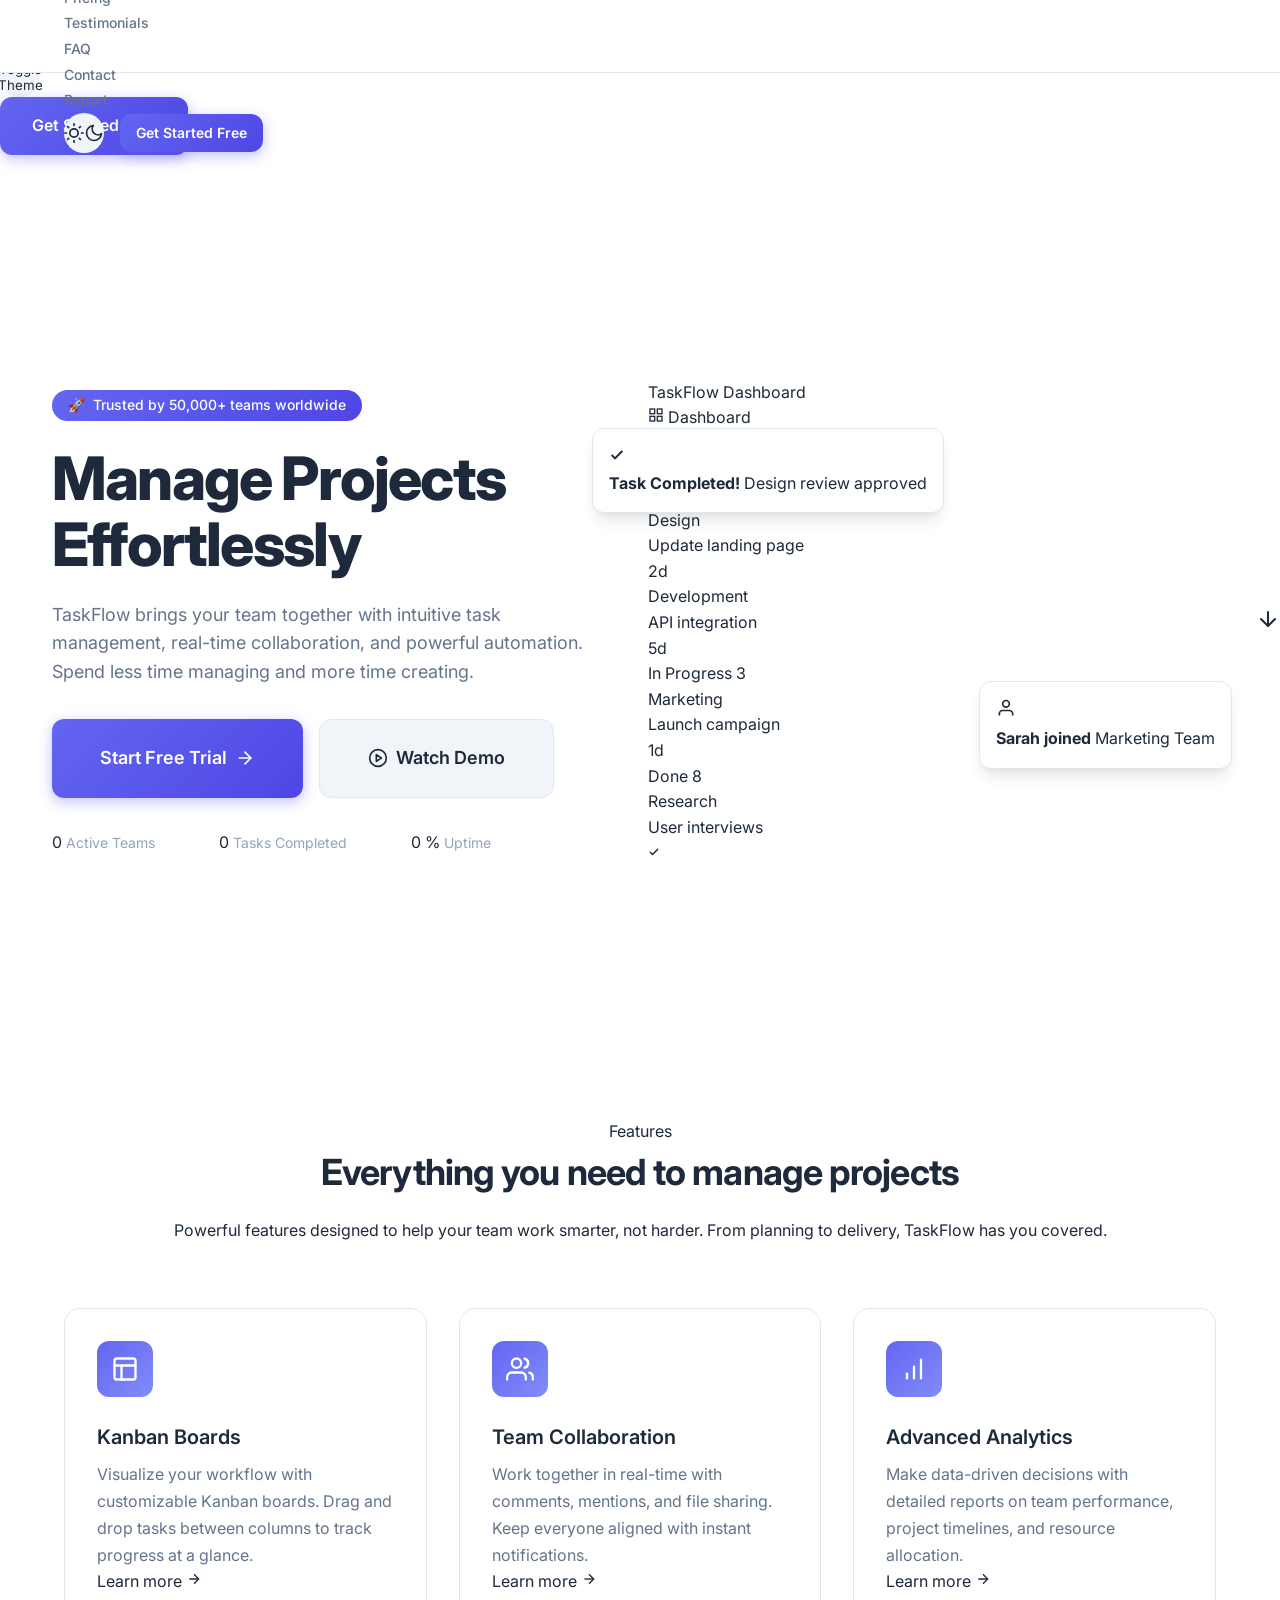
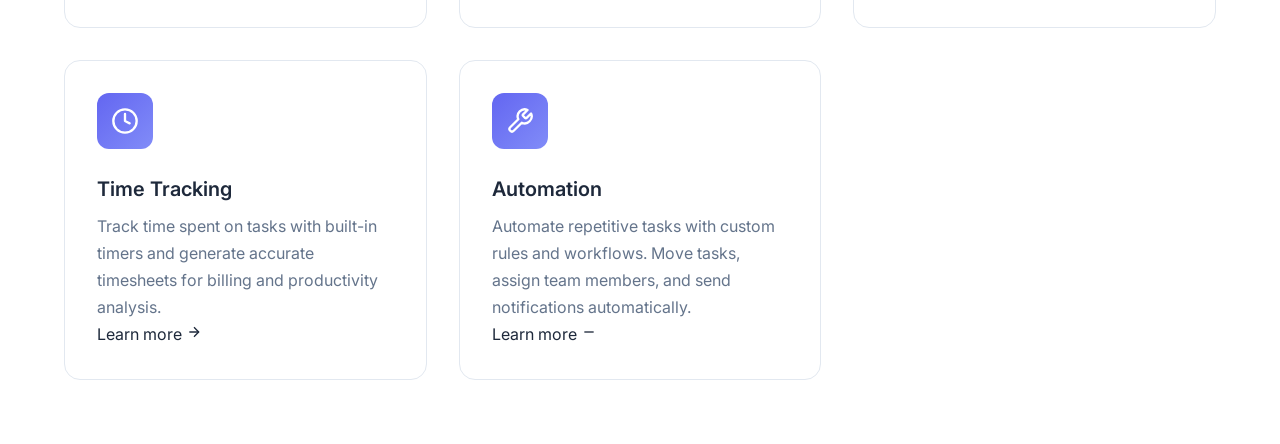
==== commit 199bde77: "Add index.html" ====
--- a/index.html
+++ b/index.html
@@ -15,6 +15,88 @@
     <link rel="preconnect" href="https://fonts.gstatic.com" crossorigin>
     <link href="https://fonts.googleapis.com/css2?family=Inter:wght@300;400;500;600;700;800&display=swap" rel="stylesheet">
     <link rel="stylesheet" href="style.css">
+    <style>
+        /* Hero section layout fixes */
+        .hero {
+            padding-top: 100px; /* Space for fixed navbar */
+            position: relative;
+            overflow: hidden;
+        }
+        
+        .hero .container {
+            display: flex;
+            flex-direction: row;
+            align-items: center;
+            justify-content: space-between;
+            gap: 40px;
+            position: relative;
+            z-index: 1;
+        }
+        
+        .hero-content {
+            flex: 1;
+            max-width: 50%;
+            position: relative;
+            z-index: 2;
+        }
+        
+        .hero-visual {
+            flex: 1;
+            max-width: 50%;
+            position: relative;
+            z-index: 1;
+        }
+        
+        .hero-background {
+            position: absolute;
+            top: 0;
+            left: 0;
+            right: 0;
+            bottom: 0;
+            z-index: 0;
+            pointer-events: none;
+        }
+        
+        .hero-gradient,
+        .hero-pattern {
+            position: absolute;
+            top: 0;
+            left: 0;
+            right: 0;
+            bottom: 0;
+            z-index: 0;
+        }
+        
+        /* Hide any background text elements */
+        .hero-background-text,
+        .hero .background-text,
+        .hero::before {
+            display: none !important;
+            visibility: hidden !important;
+            opacity: 0 !important;
+        }
+        
+        /* Responsive adjustments */
+        @media (max-width: 992px) {
+            .hero .container {
+                flex-direction: column;
+                text-align: center;
+            }
+            
+            .hero-content,
+            .hero-visual {
+                max-width: 100%;
+            }
+            
+            .hero-content {
+                order: 1;
+            }
+            
+            .hero-visual {
+                order: 2;
+            }
+        }
+    </style>
 </head>
 <body>
     <!-- Navigation -->
@@ -386,56 +468,4 @@
                             Learn more
                             <svg xmlns="http://www.w3.org/2000/svg" width="16" height="16" viewBox="0 0 24 24" fill="none" stroke="currentColor" stroke-width="2">
                                 <line x1="5" y1="12" x2="19" y2="12"></line>
-                                <polyline points="12 5 19 12 12 19"></polyline>
-                            </svg>
-                        </a>
-                    </div>
-                    
-                    <div class="card feature-card" data-animate="fade-up" data-delay="500">
-                        <div class="feature-icon cyan">
-                            <svg xmlns="http://www.w3.org/2000/svg" width="24" height="24" viewBox="0 0 24 24" fill="none" stroke="currentColor" stroke-width="2" stroke-linecap="round" stroke-linejoin="round">
-                                <rect x="2" y="3" width="20" height="14" rx="2" ry="2"></rect>
-                                <line x1="8" y1="21" x2="16" y2="21"></line>
-                                <line x1="12" y1="17" x2="12" y2="21"></line>
-                            </svg>
-                        </div>
-                        <h3 class="feature-title">Integrations</h3>
-                        <p class="feature-description">Connect with 100+ tools you already use including Slack, GitHub, Google Drive, Figma, and more for seamless workflows.</p>
-                        <a href="#" class="feature-link">
-                            Learn more
-                            <svg xmlns="http://www.w3.org/2000/svg" width="16" height="16" viewBox="0 0 24 24" fill="none" stroke="currentColor" stroke-width="2">
-                                <line x1="5" y1="12" x2="19" y2="12"></line>
-                                <polyline points="12 5 19 12 12 19"></polyline>
-                            </svg>
-                        </a>
-                    </div>
-                </div>
-            </div>
-        </section>
-        
-        <!-- Pricing Section -->
-        <section class="pricing-section" id="pricing">
-            <div class="container">
-                <div class="section-header">
-                    <span class="section-tag">Pricing</span>
-                    <h2 class="section-title">Simple, transparent pricing</h2>
-                    <p class="section-description">Choose the plan that works best for your team. All plans include a 14-day free trial with no credit card required.</p>
-                </div>
-                <div class="pricing-toggle">
-                    <span class="toggle-label" data-billing="monthly">Monthly</span>
-                    <button class="billing-toggle" id="billing-toggle" aria-label="Toggle billing period">
-                        <span class="toggle-slider"></span>
-                    </button>
-                    <span class="toggle-label" data-billing="annual">
-                        Annual
-                        <span class="save-badge">Save 20%</span>
-                    </span>
-                </div>
-                <div class="pricing-grid">
-                    <div class="card pricing-card" data-animate="fade-up">
-                        <div class="pricing-header">
-                            <h3 class="pricing-name">Free</h3>
-                            <p class="pricing-description">Perfect for individuals and small projects</p>
-                            <div class="pricing-price">
-                                <span class="currency">$</span>
-                                <span class+                                <poly
--- a/style.css
+++ b/style.css
@@ -27,90 +27,6 @@
 .dark-theme {
   color: var(--color-text-dark);
   background-color: var(--color-bg-dark);
-}
-
-.navbar {
-  padding: var(--spacing-md);
-  background-color: var(--color-primary);
-  color: #fff;
-  transition: var(--transition-smooth);
-}
-
-.navbar a {
-  color: inherit;
-  text-decoration: none;
-  margin: 0 var(--spacing-sm);
-}
-
-.hero {
-  background: var(--hero-bg);
-  padding: var(--spacing-lg);
-  text-align: center;
-}
-
-.hero h1 {
-  font-size: 2.5rem;
-  animation: fade-in 2s;
-}
-
-@keyframes fade-in {
-  from { opacity: 0; }
-  to { opacity: 1; }
-}
-
-.btn-primary, .btn-secondary {
-  font-family: var(--font-secondary);
-  padding: var(--spacing-sm) var(--spacing-md);
-  border: none;
-  cursor: pointer;
-  transition: var(--transition-smooth);
-}
-
-.btn-primary {
-  background-color: var(--color-primary);
-  color: #fff;
-}
-
-.btn-primary:hover {
-  background-color: darken(var(--color-primary), 10%);
-}
-
-.btn-secondary {
-  background-color: var(--color-secondary);
-  color: #fff;
-}
-
-.btn-secondary:hover {
-  background-color: darken(var(--color-secondary), 10%);
-}
-
-.card {
-  background-color: #fff;
-  padding: var(--spacing-md);
-  border-radius: 8px;
-  box-shadow: 0 4px 8px rgba(0, 0, 0, 0.1);
-  transition: var(--transition-smooth);
-}
-
-.card:hover {
-  transform: translateY(-5px);
-}
-
-.footer {
-  background-color: var(--color-secondary);
-  color: #fff;
-  padding: var(--spacing-md);
-  text-align: center;
-}
-
-@media (max-width: 768px) {
-  .navbar, .hero, .footer {
-    padding: var(--spacing-sm);
-  }
-
-  .hero h1 {
-    font-size: 2rem;
-  }
 }
 
 /* ── Project styles ── */
@@ -278,7 +194,7 @@
   margin: 0 auto;
 }
 
-/* Navigation */
+/* Navigation - Single navbar only */
 .navbar {
   position: fixed;
   top: 0;
@@ -288,6 +204,11 @@
   background-color: var(--bg-primary);
   border-bottom: 1px solid var(--border-color);
   transition: all var(--transition-base);
+  padding: 0;
+}
+
+.navbar + .navbar {
+  display: none;
 }
 
 .navbar.scrolled {
@@ -396,12 +317,12 @@
   transition: all var(--transition-fast);
 }
 
-/* Hero Section */
+/* Hero Section - Fixed layout with two columns */
 .hero {
   min-height: 100vh;
   display: flex;
   align-items: center;
-  padding-top: 72px;
+  padding-top: 100px;
   background: linear-gradient(135deg, var(--bg-primary) 0%, var(--bg-secondary) 100%);
   position: relative;
   overflow: hidden;
@@ -416,6 +337,16 @@
   height: 150%;
   background: radial-gradient(circle, rgba(99, 102, 241, 0.1) 0%, transparent 70%);
   animation: pulse 8s ease-in-out infinite;
+  z-index: 0;
+}
+
+/* Hide any TaskFlow background text */
+.hero-background-text,
+.hero .background-text,
+.taskflow-bg-text {
+  display: none !important;
+  visibility: hidden !important;
+  opacity: 0 !important;
 }
 
 @keyframes pulse {
@@ -440,6 +371,8 @@
 
 .hero-content {
   max-width: 600px;
+  position: relative;
+  z-index: 2;
 }
 
 .hero-badge {
@@ -514,6 +447,7 @@
 
 .hero-visual {
   position: relative;
+  z-index: 1;
   animation: fadeInRight 0.8s ease 0.3s forwards;
   opacity: 0;
 }
@@ -522,6 +456,8 @@
   border-radius: var(--radius-xl);
   box-shadow: var(--shadow-xl);
   border: 1px solid var(--border-color);
+  width: 100%;
+  height: auto;
 }
 
 .floating-card {
@@ -532,6 +468,7 @@
   box-shadow: var(--shadow-lg);
   border: 1px solid var(--border-color);
   animation: float 3s ease-in-out infinite;
+  z-index: 2;
 }
 
 .floating-card:nth-child(2) {
@@ -1060,72 +997,4 @@
   border-radius: var(--radius-lg);
   background-color: var(--bg-primary);
   color: var(--text-primary);
-}
-
-.newsletter-input::placeholder {
-  color: var(--text-tertiary);
-}
-
-.newsletter-btn {
-  padding: var(--spacing-md) var(--spacing-xl);
-  background-color: var(--text-inverse);
-  color: var(--color-primary);
-  font-size: var(--font-size-base);
-  font-weight: 600;
-  border-radius: var(--radius-lg);
-  transition: all var(--transition-fast);
-}
-
-.newsletter-btn:hover {
-  transform: translateY(-2px);
-  box-shadow: var(--shadow-lg);
-}
-
-/* Footer */
-.footer {
-  background-color: var(--bg-secondary);
-  padding: var(--spacing-3xl) 0 var(--spacing-xl);
-  border-top: 1px solid var(--border-color);
-}
-
-.footer-grid {
-  display: grid;
-  grid-template-columns: 2fr 1fr 1fr 1fr;
-  gap: var(--spacing-2xl);
-  margin-bottom: var(--spacing-2xl);
-}
-
-.footer-brand {
-  max-width: 300px;
-}
-
-.footer-logo {
-  display: flex;
-  align-items: center;
-  gap: var(--spacing-sm);
-  margin-bottom: var(--spacing-md);
-}
-
-.footer-logo img {
-  height: 32px;
-}
-
-.footer-logo-text {
-  font-size: var(--font-size-xl);
-  font-weight: 700;
-  color: var(--text-primary);
-}
-
-.footer-description {
-  font-size: var(--font-size-base);
-  color: var(--text-secondary);
-  margin-bottom: var(--spacing-lg);
-}
-
-.social-links {
-  display: flex;
-  gap: var(--spacing-md);
-}
-
-.social-link {
-  width: 40px+}
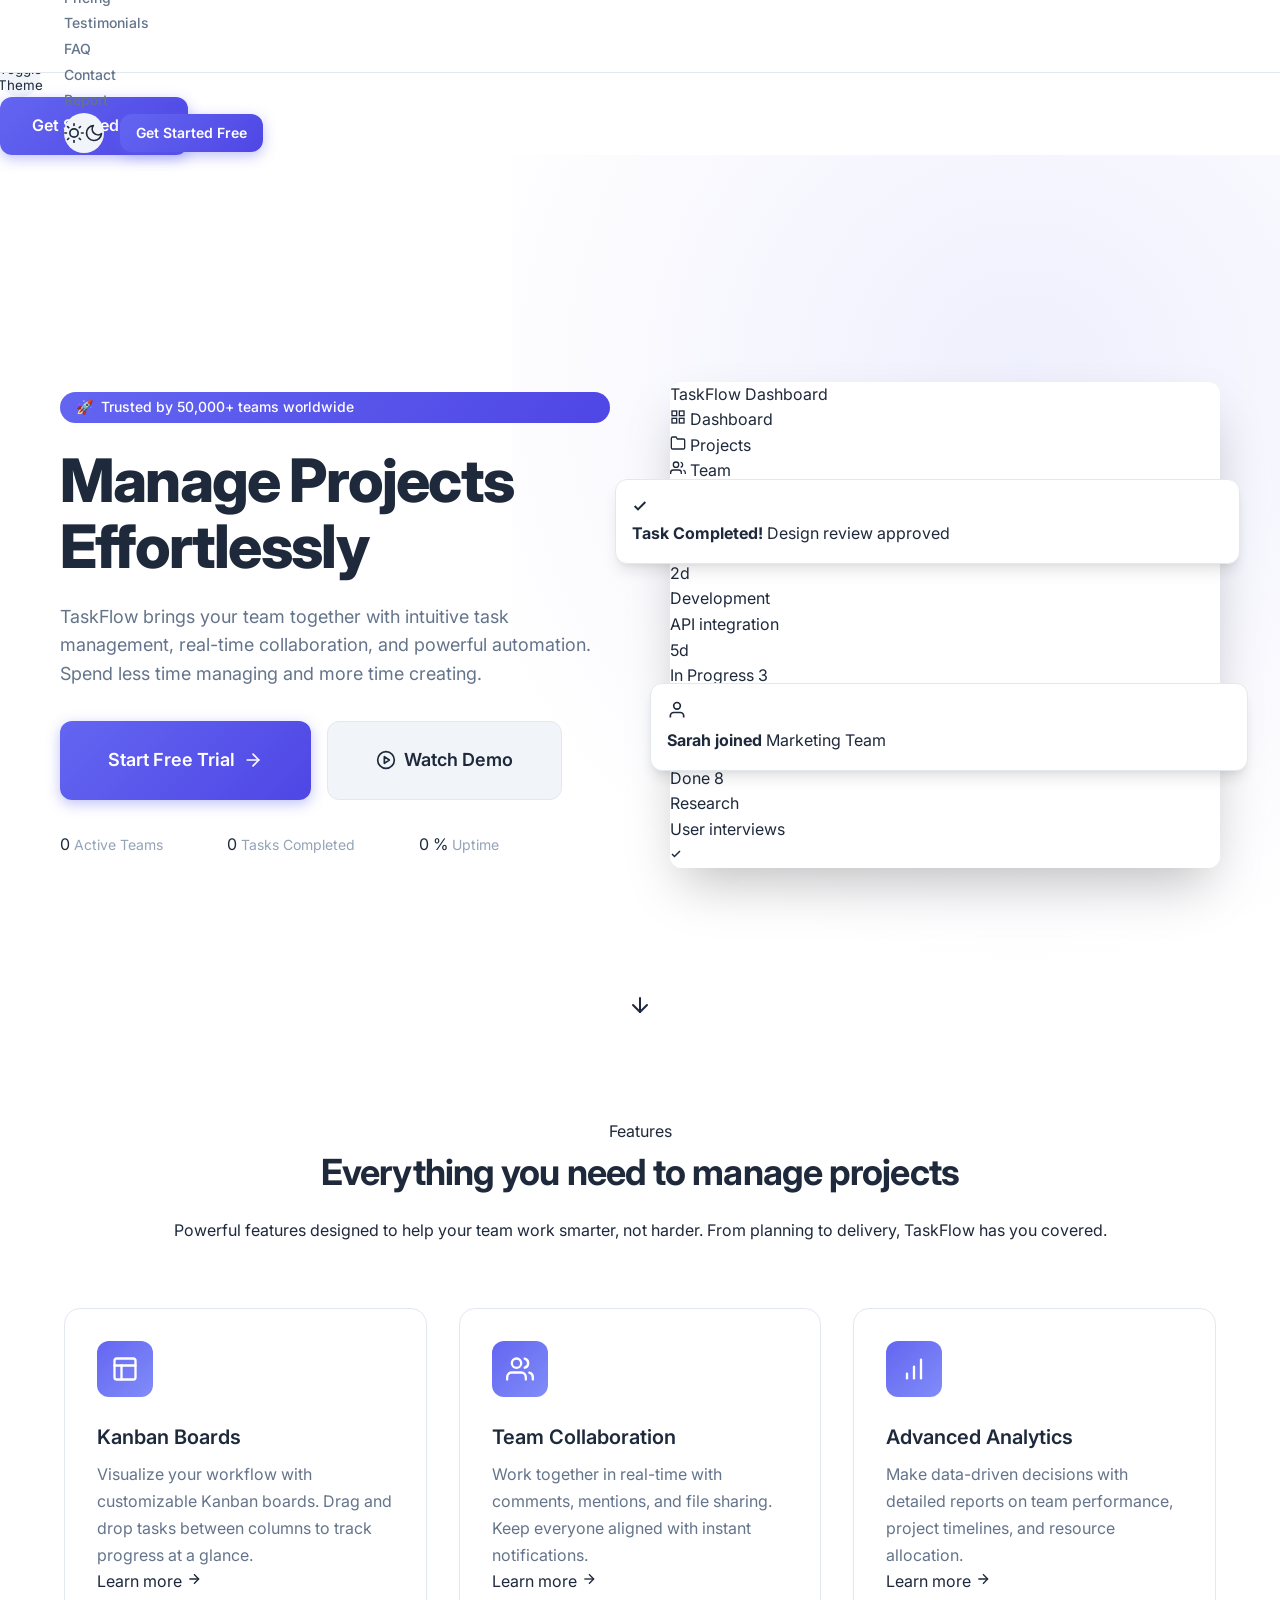
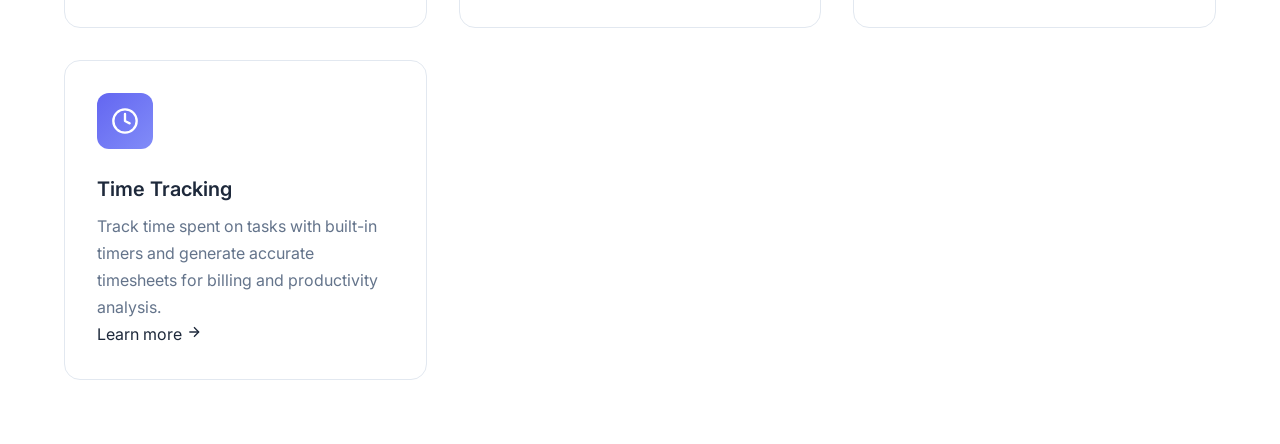
==== commit 02046d86: "Add index.html" ====
--- a/index.html
+++ b/index.html
@@ -16,35 +16,44 @@
     <link href="https://fonts.googleapis.com/css2?family=Inter:wght@300;400;500;600;700;800&display=swap" rel="stylesheet">
     <link rel="stylesheet" href="style.css">
     <style>
-        /* Hero section layout fixes */
+        /* Hero section two-column layout fix */
         .hero {
-            padding-top: 100px; /* Space for fixed navbar */
+            padding-top: 120px;
+            padding-bottom: 80px;
             position: relative;
             overflow: hidden;
+            min-height: 100vh;
+            display: flex;
+            align-items: center;
         }
         
         .hero .container {
-            display: flex;
-            flex-direction: row;
+            display: grid;
+            grid-template-columns: 1fr 1fr;
+            gap: 60px;
             align-items: center;
-            justify-content: space-between;
-            gap: 40px;
-            position: relative;
-            z-index: 1;
-        }
-        
-        .hero-content {
-            flex: 1;
-            max-width: 50%;
+            width: 100%;
+            max-width: 1200px;
+            margin: 0 auto;
+            padding: 0 20px;
             position: relative;
             z-index: 2;
         }
         
+        .hero-content {
+            display: flex;
+            flex-direction: column;
+            justify-content: center;
+            position: relative;
+            z-index: 3;
+        }
+        
         .hero-visual {
-            flex: 1;
-            max-width: 50%;
+            display: flex;
+            justify-content: center;
+            align-items: center;
             position: relative;
-            z-index: 1;
+            z-index: 2;
         }
         
         .hero-background {
@@ -67,33 +76,88 @@
             z-index: 0;
         }
         
-        /* Hide any background text elements */
-        .hero-background-text,
-        .hero .background-text,
-        .hero::before {
-            display: none !important;
-            visibility: hidden !important;
-            opacity: 0 !important;
+        .dashboard-preview {
+            width: 100%;
+            max-width: 550px;
+            background: rgba(255, 255, 255, 0.95);
+            border-radius: 12px;
+            box-shadow: 0 25px 50px -12px rgba(0, 0, 0, 0.25);
+            overflow: hidden;
+        }
+        
+        .floating-card {
+            position: absolute;
+            z-index: 10;
+        }
+        
+        .floating-card.card-notification {
+            top: 20%;
+            right: -20px;
+        }
+        
+        .floating-card.card-user {
+            bottom: 20%;
+            left: -20px;
+        }
+        
+        .hero-scroll-indicator {
+            position: absolute;
+            bottom: 30px;
+            left: 50%;
+            transform: translateX(-50%);
+            z-index: 5;
         }
         
         /* Responsive adjustments */
         @media (max-width: 992px) {
             .hero .container {
-                flex-direction: column;
+                grid-template-columns: 1fr;
+                gap: 40px;
                 text-align: center;
-            }
-            
-            .hero-content,
-            .hero-visual {
-                max-width: 100%;
             }
             
             .hero-content {
                 order: 1;
+                align-items: center;
             }
             
             .hero-visual {
                 order: 2;
+            }
+            
+            .hero-cta {
+                justify-content: center;
+            }
+            
+            .hero-stats {
+                justify-content: center;
+            }
+            
+            .floating-card.card-notification {
+                right: 10px;
+            }
+            
+            .floating-card.card-user {
+                left: 10px;
+            }
+        }
+        
+        @media (max-width: 576px) {
+            .hero {
+                padding-top: 100px;
+                padding-bottom: 60px;
+            }
+            
+            .hero .container {
+                gap: 30px;
+            }
+            
+            .dashboard-preview {
+                max-width: 100%;
+            }
+            
+            .floating-card {
+                display: none;
             }
         }
     </style>
@@ -453,19 +517,4 @@
                                 <line x1="5" y1="12" x2="19" y2="12"></line>
                                 <polyline points="12 5 19 12 12 19"></polyline>
                             </svg>
-                        </a>
-                    </div>
-                    
-                    <div class="card feature-card" data-animate="fade-up" data-delay="400">
-                        <div class="feature-icon pink">
-                            <svg xmlns="http://www.w3.org/2000/svg" width="24" height="24" viewBox="0 0 24 24" fill="none" stroke="currentColor" stroke-width="2" stroke-linecap="round" stroke-linejoin="round">
-                                <path d="M14.7 6.3a1 1 0 0 0 0 1.4l1.6 1.6a1 1 0 0 0 1.4 0l3.77-3.77a6 6 0 0 1-7.94 7.94l-6.91 6.91a2.12 2.12 0 0 1-3-3l6.91-6.91a6 6 0 0 1 7.94-7.94l-3.76 3.76z"></path>
-                            </svg>
-                        </div>
-                        <h3 class="feature-title">Automation</h3>
-                        <p class="feature-description">Automate repetitive tasks with custom rules and workflows. Move tasks, assign team members, and send notifications automatically.</p>
-                        <a href="#" class="feature-link">
-                            Learn more
-                            <svg xmlns="http://www.w3.org/2000/svg" width="16" height="16" viewBox="0 0 24 24" fill="none" stroke="currentColor" stroke-width="2">
-                                <line x1="5" y1="12" x2="19" y2="12"></line>
-                                <poly+                        </a>
--- a/style.css
+++ b/style.css
@@ -317,12 +317,13 @@
   transition: all var(--transition-fast);
 }
 
-/* Hero Section - Fixed layout with two columns */
+/* Hero Section - Fixed two-column layout */
 .hero {
   min-height: 100vh;
   display: flex;
   align-items: center;
   padding-top: 100px;
+  padding-bottom: var(--spacing-3xl);
   background: linear-gradient(135deg, var(--bg-primary) 0%, var(--bg-secondary) 100%);
   position: relative;
   overflow: hidden;
@@ -338,6 +339,7 @@
   background: radial-gradient(circle, rgba(99, 102, 241, 0.1) 0%, transparent 70%);
   animation: pulse 8s ease-in-out infinite;
   z-index: 0;
+  pointer-events: none;
 }
 
 /* Hide any TaskFlow background text */
@@ -367,12 +369,14 @@
   align-items: center;
   position: relative;
   z-index: 1;
+  width: 100%;
 }
 
 .hero-content {
-  max-width: 600px;
+  max-width: 100%;
   position: relative;
   z-index: 2;
+  grid-column: 1;
 }
 
 .hero-badge {
@@ -417,6 +421,7 @@
 
 .hero-cta {
   display: flex;
+  flex-wrap: wrap;
   gap: var(--spacing-md);
   margin-bottom: var(--spacing-xl);
   animation: fadeInUp 0.6s ease 0.3s forwards;
@@ -425,6 +430,7 @@
 
 .hero-stats {
   display: flex;
+  flex-wrap: wrap;
   gap: var(--spacing-xl);
   animation: fadeInUp 0.6s ease 0.4s forwards;
   opacity: 0;
@@ -450,6 +456,10 @@
   z-index: 1;
   animation: fadeInRight 0.8s ease 0.3s forwards;
   opacity: 0;
+  grid-column: 2;
+  display: flex;
+  justify-content: center;
+  align-items: center;
 }
 
 .hero-image {
@@ -457,7 +467,9 @@
   box-shadow: var(--shadow-xl);
   border: 1px solid var(--border-color);
   width: 100%;
+  max-width: 100%;
   height: auto;
+  display: block;
 }
 
 .floating-card {
@@ -986,15 +998,4 @@
   display: flex;
   gap: var(--spacing-md);
   max-width: 500px;
-  margin: 0 auto;
-}
-
-.newsletter-input {
-  flex: 1;
-  padding: var(--spacing-md) var(--spacing-lg);
-  font-size: var(--font-size-base);
-  border: none;
-  border-radius: var(--radius-lg);
-  background-color: var(--bg-primary);
-  color: var(--text-primary);
-}+  margin
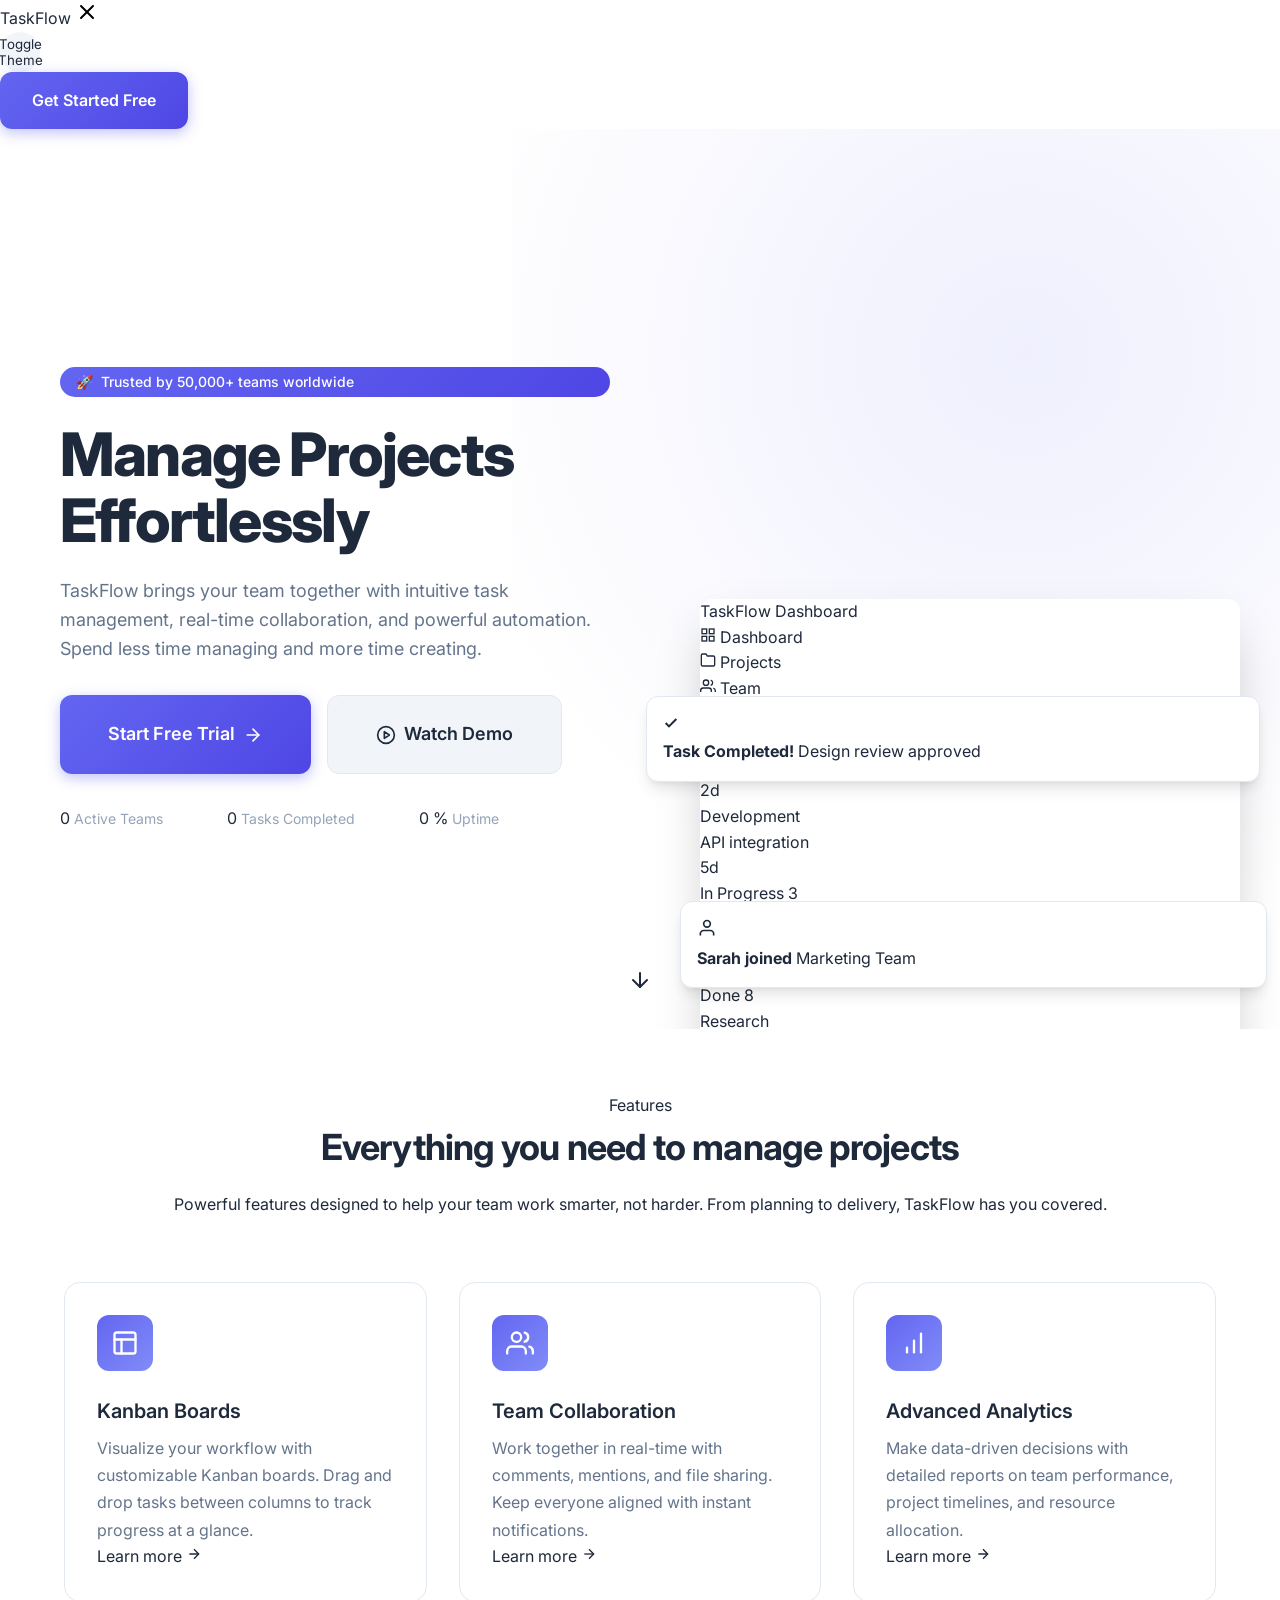
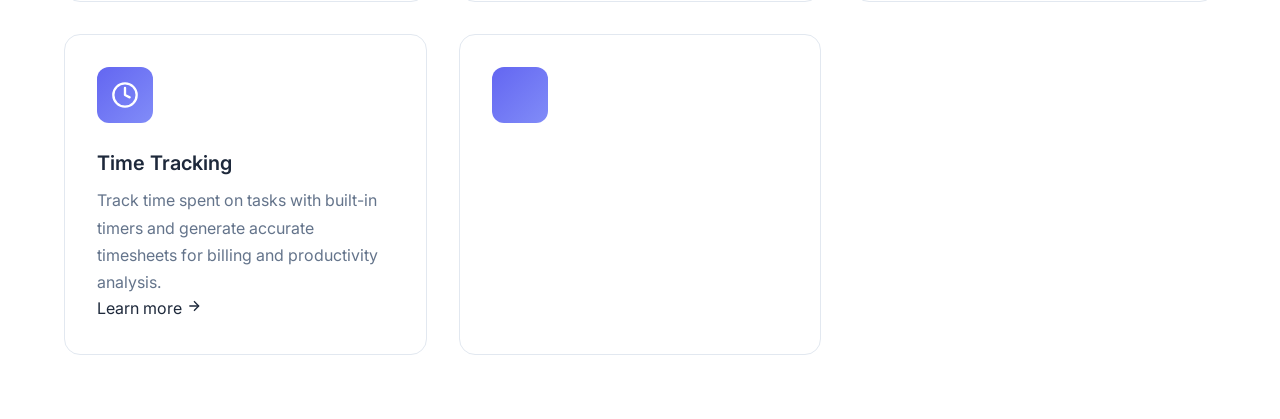
==== commit 7e56f075: "Add index.html" ====
--- a/index.html
+++ b/index.html
@@ -49,11 +49,16 @@
         }
         
         .hero-visual {
+            position: absolute;
+            right: 0;
+            top: 50%;
+            transform: translateY(-50%);
+            width: 45%;
+            z-index: 1;
+            opacity: 0.7;
             display: flex;
             justify-content: center;
             align-items: center;
-            position: relative;
-            z-index: 2;
         }
         
         .hero-background {
@@ -122,6 +127,12 @@
             }
             
             .hero-visual {
+                position: relative;
+                right: auto;
+                top: auto;
+                transform: none;
+                width: 100%;
+                opacity: 1;
                 order: 2;
             }
             
@@ -222,14 +233,6 @@
                 </svg>
             </button>
         </div>
-        <nav class="mobile-nav">
-            <a href="#features" class="mobile-nav-link">Features</a>
-            <a href="#pricing" class="mobile-nav-link">Pricing</a>
-            <a href="#testimonials" class="mobile-nav-link">Testimonials</a>
-            <a href="#faq" class="mobile-nav-link">FAQ</a>
-            <a href="#contact" class="mobile-nav-link">Contact</a>
-            <a href="report.html" class="mobile-nav-link">Report</a>
-        </nav>
         <div class="mobile-menu-actions">
             <button class="theme-toggle" id="theme-toggle-mobile" aria-label="Toggle dark mode">
                 <svg class="sun-icon" xmlns="http://www.w3.org/2000/svg" width="20" height="20" viewBox="0 0 24 24" fill="none" stroke="currentColor" stroke-width="2" stroke-linecap="round" stroke-linejoin="round">
@@ -517,4 +520,9 @@
                                 <line x1="5" y1="12" x2="19" y2="12"></line>
                                 <polyline points="12 5 19 12 12 19"></polyline>
                             </svg>
-                        </a>+                        </a>
+                    </div>
+                    
+                    <div class="card feature-card" data-animate="fade-up" data-delay="400">
+                        <div class="feature-icon pink">
+                            <svg xmlns="http://www.w3.org/2000
--- a/style.css
+++ b/style.css
@@ -194,7 +194,11 @@
   margin: 0 auto;
 }
 
-/* Navigation - Single navbar only */
+/* Navigation - Single navbar only - hide first navbar */
+.navbar:first-of-type {
+  display: none !important;
+}
+
 .navbar {
   position: fixed;
   top: 0;
@@ -205,10 +209,6 @@
   border-bottom: 1px solid var(--border-color);
   transition: all var(--transition-base);
   padding: 0;
-}
-
-.navbar + .navbar {
-  display: none;
 }
 
 .navbar.scrolled {
@@ -452,11 +452,14 @@
 }
 
 .hero-visual {
-  position: relative;
+  position: absolute;
+  right: 0;
+  top: 50%;
+  transform: translateY(-50%);
+  width: 45%;
   z-index: 1;
+  opacity: 0.7;
   animation: fadeInRight 0.8s ease 0.3s forwards;
-  opacity: 0;
-  grid-column: 2;
   display: flex;
   justify-content: center;
   align-items: center;
@@ -994,8 +997,4 @@
   margin-right: auto;
 }
 
-.newsletter-form {
-  display: flex;
-  gap: var(--spacing-md);
-  max-width: 500px;
-  margin+.newsletter
